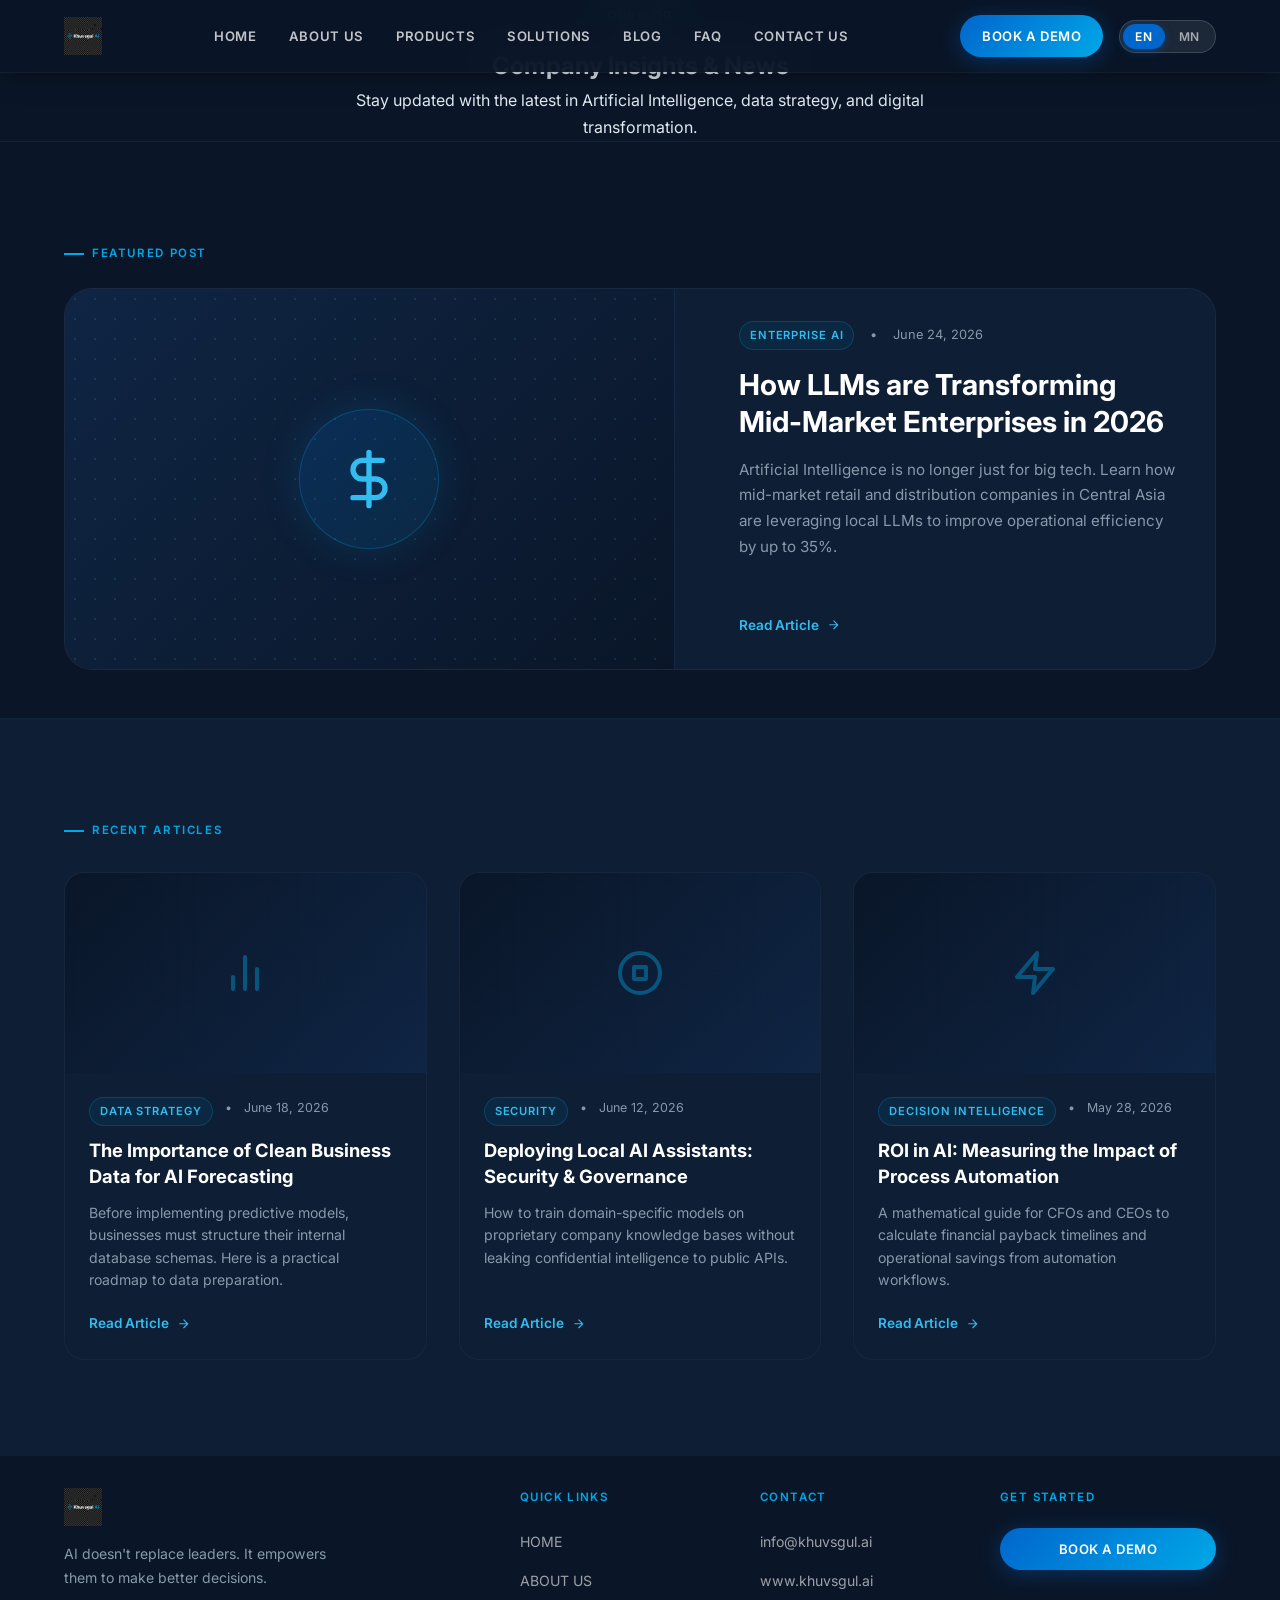
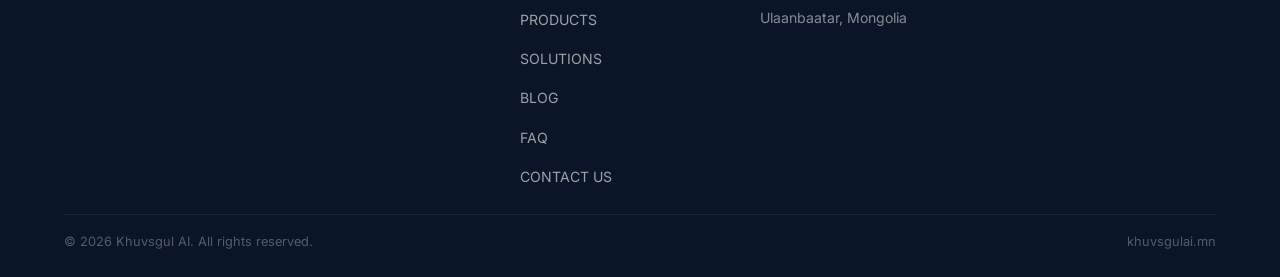
==== blog/index.html @ 21b8611c "Fix navbar layout on blog pages and resolve scroll conflict" ====
<!DOCTYPE html>
<html lang="en">
<head>
  <meta charset="UTF-8" />
  <meta name="viewport" content="width=device-width, initial-scale=1.0" />
  <title>Our Blog — Khuvsgul AI</title>
  <meta name="description" content="Company news, AI insights, data strategies, and digital transformation guides for enterprises in Mongolia and Central Asia." />
  <link rel="icon" type="image/png" href="../assets/images/logo.png" />
  <link rel="preconnect" href="https://fonts.googleapis.com" />
  <link rel="preconnect" href="https://fonts.gstatic.com" crossorigin />
  <link href="https://fonts.googleapis.com/css2?family=Inter:wght@300;400;500;600;700;800;900&display=swap" rel="stylesheet" />
  <link rel="stylesheet" href="../css/style.css" />
  <link rel="stylesheet" href="../css/nav.css" />
  <link rel="stylesheet" href="../css/animations.css" />
  <link rel="stylesheet" href="../css/pages/blog.css" />
</head>
<body class="bg-dark">

<!-- ── Navigation ─────────────────────────────────────────── -->
<nav class="nav scrolled" role="navigation" aria-label="Main navigation">
  <div class="nav__inner">
    <a href="../index.html#home" class="nav__logo" aria-label="Khuvsgul AI Home">
      <img src="../assets/images/logo.png" alt="Khuvsgul AI Logo" class="nav__logo-img" width="140" height="38" />
    </a>
    
    <ul class="nav__links" role="list">
      <li><a href="../index.html#home"      class="nav__link"            data-section="home"      data-i18n="nav.home">HOME</a></li>
      <li><a href="../index.html#about"     class="nav__link"            data-section="about"     data-i18n="nav.about">ABOUT US</a></li>
      <li><a href="../index.html#products"  class="nav__link"            data-section="products"  data-i18n="nav.products">PRODUCTS</a></li>
      <li><a href="../index.html#solutions" class="nav__link"            data-section="solutions" data-i18n="nav.solutions">SOLUTIONS</a></li>
      <li><a href="index.html"              class="nav__link spy-active" data-section="blog"      data-i18n="nav.blog">BLOG</a></li>
      <li><a href="../index.html#faq"       class="nav__link"            data-section="faq"       data-i18n="nav.faq">FAQ</a></li>
      <li><a href="../index.html#contact"   class="nav__link"            data-section="contact"   data-i18n="nav.contact">CONTACT US</a></li>
    </ul>

    <div class="nav__controls">
      <!-- INSERT CALENDLY LINK BELOW IF NEEDED -->
      <a href="../index.html#contact" class="btn btn--primary btn--sm" data-i18n="cta.book-demo">BOOK A DEMO</a>
      <div class="lang-toggle" role="group" aria-label="Language selection">
        <button class="lang-btn active" data-lang="en">EN</button>
        <button class="lang-btn" data-lang="mn">MN</button>
      </div>
      <button class="nav__hamburger" id="hamburger" aria-label="Open menu" aria-expanded="false" aria-controls="nav-drawer">
        <span></span><span></span><span></span>
      </button>
    </div>
  </div>
</nav>

<!-- Mobile Drawer -->
<div class="nav__drawer" id="nav-drawer" role="dialog" aria-label="Mobile navigation" aria-modal="true">
  <nav class="nav__drawer-links" aria-label="Mobile navigation links">
    <a href="../index.html#home"      class="nav__drawer-link" data-section="home"      data-i18n="nav.home">HOME</a>
    <a href="../index.html#about"     class="nav__drawer-link" data-section="about"     data-i18n="nav.about">ABOUT US</a>
    <a href="../index.html#products"  class="nav__drawer-link" data-section="products"  data-i18n="nav.products">PRODUCTS</a>
    <a href="../index.html#solutions" class="nav__drawer-link" data-section="solutions" data-i18n="nav.solutions">SOLUTIONS</a>
    <a href="index.html"              class="nav__drawer-link spy-active" data-section="blog" data-i18n="nav.blog">BLOG</a>
    <a href="../index.html#faq"       class="nav__drawer-link" data-section="faq"       data-i18n="nav.faq">FAQ</a>
    <a href="../index.html#contact"   class="nav__drawer-link" data-section="contact"   data-i18n="nav.contact">CONTACT US</a>
  </nav>
  <div class="nav__drawer-footer">
    <!-- INSERT CALENDLY LINK BELOW IF NEEDED -->
    <a href="../index.html#contact" class="btn btn--primary btn--sm" data-i18n="cta.book-demo">BOOK A DEMO</a>
    <div class="lang-toggle" role="group">
      <button class="lang-btn active" data-lang="en">EN</button>
      <button class="lang-btn" data-lang="mn">MN</button>
    </div>
  </div>
</div>

<main>
  <!-- ── Blog Header Hero ─────────────────────────────────── -->
  <section class="page-hero blog-hero" aria-label="Blog Header">
    <div class="container">
      <div class="page-hero__content text-center">
        <span class="blog-badge reveal" data-i18n="blog.label">OUR BLOG</span>
        <h1 class="page-hero__headline reveal" data-i18n="blog.title">Company Insights & News</h1>
        <p class="page-hero__body reveal" style="max-width:640px; margin: 0 auto;" data-i18n="blog.sub">
          Stay updated with the latest in Artificial Intelligence, data strategy, and digital transformation.
        </p>
      </div>
    </div>
  </section>

  <!-- ── Featured Post Section ────────────────────────────── -->
  <section class="section featured-section" aria-labelledby="featured-heading">
    <div class="container">
      <h2 class="section-label reveal" id="featured-heading" style="margin-bottom:var(--space-6);" data-i18n="blog.featured">Featured Post</h2>
      
      <article class="featured-card reveal">
        <div class="featured-card__image-container">
          <div class="featured-card__image-placeholder"></div>
          <div class="featured-card__image-graphic">
            <svg class="svg-icon" viewBox="0 0 24 24" fill="none"><path d="M12 2v20M17 5H9.5a3.5 3.5 0 0 0 0 7h5a3.5 3.5 0 0 1 0 7H6"/></svg>
          </div>
        </div>
        <div class="featured-card__content">
          <div class="featured-card__meta">
            <span class="blog-badge" style="margin-bottom:0;" data-i18n="blog.featured.cat">ENTERPRISE AI</span>
            <span class="dot">•</span>
            <span data-i18n="blog.featured.date">June 24, 2026</span>
          </div>
          <h3 class="featured-card__title"><a href="post/index.html" data-i18n="blog.featured.title">How LLMs are Transforming Mid-Market Enterprises in 2026</a></h3>
          <p class="featured-card__desc" data-i18n="blog.featured.desc">
            Artificial Intelligence is no longer just for big tech. Learn how mid-market retail and distribution companies in Central Asia are leveraging local LLMs to improve operational efficiency by up to 35%.
          </p>
          <a href="post/index.html" class="blog-card__link">
            <span data-i18n="blog.read-more">Read Article</span>
            <svg class="svg-icon" width="16" height="16" viewBox="0 0 24 24" fill="none"><path d="M5 12h14M12 5l7 7-7 7"/></svg>
          </a>
        </div>
      </article>
    </div>
  </section>

  <!-- ── Recent Grid Section ──────────────────────────────── -->
  <section class="section bg-dark-2" style="border-top: 1px solid rgba(255, 255, 255, 0.03);" aria-labelledby="recent-heading">
    <div class="container">
      <h2 class="section-label reveal" id="recent-heading" style="margin-bottom:var(--space-8);" data-i18n="blog.recent">Recent Articles</h2>
      
      <div class="recent-grid">
        <!-- Post 1 -->
        <article class="blog-card reveal delay-1">
          <div class="blog-card__image">
            <div class="blog-card__image-placeholder"></div>
            <svg class="svg-icon" viewBox="0 0 24 24" fill="none"><line x1="18" y1="20" x2="18" y2="10"/><line x1="12" y1="20" x2="12" y2="4"/><line x1="6" y1="20" x2="6" y2="14"/></svg>
          </div>
          <div class="blog-card__content">
            <div class="blog-card__meta">
              <span class="blog-badge" style="margin-bottom:0;" data-i18n="blog.post1.cat">DATA STRATEGY</span>
              <span class="dot">•</span>
              <span data-i18n="blog.post1.date">June 18, 2026</span>
            </div>
            <h3 class="blog-card__title"><a href="post/index.html" data-i18n="blog.post1.title">The Importance of Clean Business Data for AI Forecasting</a></h3>
            <p class="blog-card__desc" data-i18n="blog.post1.desc">Before implementing predictive models, businesses must structure their internal database schemas. Here is a practical roadmap to data preparation.</p>
            <a href="post/index.html" class="blog-card__link">
              <span data-i18n="blog.read-more">Read Article</span>
              <svg class="svg-icon" width="16" height="16" viewBox="0 0 24 24" fill="none"><path d="M5 12h14M12 5l7 7-7 7"/></svg>
            </a>
          </div>
        </article>

        <!-- Post 2 -->
        <article class="blog-card reveal delay-2">
          <div class="blog-card__image">
            <div class="blog-card__image-placeholder"></div>
            <svg class="svg-icon" viewBox="0 0 24 24" fill="none"><circle cx="12" cy="12" r="10"/><rect x="9" y="9" width="6" height="6"/></svg>
          </div>
          <div class="blog-card__content">
            <div class="blog-card__meta">
              <span class="blog-badge" style="margin-bottom:0;" data-i18n="blog.post2.cat">SECURITY</span>
              <span class="dot">•</span>
              <span data-i18n="blog.post2.date">June 12, 2026</span>
            </div>
            <h3 class="blog-card__title"><a href="post/index.html" data-i18n="blog.post2.title">Deploying Local AI Assistants: Security & Governance</a></h3>
            <p class="blog-card__desc" data-i18n="blog.post2.desc">How to train domain-specific models on proprietary company knowledge bases without leaking confidential intelligence to public APIs.</p>
            <a href="post/index.html" class="blog-card__link">
              <span data-i18n="blog.read-more">Read Article</span>
              <svg class="svg-icon" width="16" height="16" viewBox="0 0 24 24" fill="none"><path d="M5 12h14M12 5l7 7-7 7"/></svg>
            </a>
          </div>
        </article>

        <!-- Post 3 -->
        <article class="blog-card reveal delay-3">
          <div class="blog-card__image">
            <div class="blog-card__image-placeholder"></div>
            <svg class="svg-icon" viewBox="0 0 24 24" fill="none"><polygon points="13 2 3 14 12 14 11 22 21 10 12 10 13 2"/></svg>
          </div>
          <div class="blog-card__content">
            <div class="blog-card__meta">
              <span class="blog-badge" style="margin-bottom:0;" data-i18n="blog.post3.cat">DECISION INTELLIGENCE</span>
              <span class="dot">•</span>
              <span data-i18n="blog.post3.date">May 28, 2026</span>
            </div>
            <h3 class="blog-card__title"><a href="post/index.html" data-i18n="blog.post3.title">ROI in AI: Measuring the Impact of Process Automation</a></h3>
            <p class="blog-card__desc" data-i18n="blog.post3.desc">A mathematical guide for CFOs and CEOs to calculate financial payback timelines and operational savings from automation workflows.</p>
            <a href="post/index.html" class="blog-card__link">
              <span data-i18n="blog.read-more">Read Article</span>
              <svg class="svg-icon" width="16" height="16" viewBox="0 0 24 24" fill="none"><path d="M5 12h14M12 5l7 7-7 7"/></svg>
            </a>
          </div>
        </article>
      </div>
    </div>
  </section>
</main>

<!-- ── Footer ─────────────────────────────────────────────── -->
<footer class="bg-dark site-footer" role="contentinfo">
  <div class="container">
    <div class="footer-grid">
      <div>
        <a href="../index.html#home"><img src="../assets/images/logo.png" alt="Khuvsgul AI" class="nav__logo-img" width="140" height="38" loading="lazy" /></a>
        <p style="font-size:0.88rem;color:var(--text-muted-dark);margin-top:var(--space-4);max-width:280px;line-height:1.7;" data-i18n="footer.tagline">AI doesn't replace leaders. It empowers them to make better decisions.</p>
      </div>
      <div>
        <div style="font-size:0.72rem;font-weight:600;letter-spacing:0.12em;text-transform:uppercase;color:var(--cyan-400);margin-bottom:var(--space-5);" data-i18n="footer.links">Quick Links</div>
        <ul style="display:flex;flex-direction:column;gap:var(--space-3);">
          <li><a href="../index.html#home"      style="font-size:0.88rem;color:rgba(255,255,255,0.6);transition:color 0.2s;" data-i18n="nav.home">HOME</a></li>
          <li><a href="../index.html#about"     style="font-size:0.88rem;color:rgba(255,255,255,0.6);transition:color 0.2s;" data-i18n="nav.about">ABOUT US</a></li>
          <li><a href="../index.html#products"  style="font-size:0.88rem;color:rgba(255,255,255,0.6);transition:color 0.2s;" data-i18n="nav.products">PRODUCTS</a></li>
          <li><a href="../index.html#solutions" style="font-size:0.88rem;color:rgba(255,255,255,0.6);transition:color 0.2s;" data-i18n="nav.solutions">SOLUTIONS</a></li>
          <li><a href="index.html"              style="font-size:0.88rem;color:rgba(255,255,255,0.6);transition:color 0.2s;" data-i18n="nav.blog">BLOG</a></li>
          <li><a href="../index.html#faq"       style="font-size:0.88rem;color:rgba(255,255,255,0.6);transition:color 0.2s;" data-i18n="nav.faq">FAQ</a></li>
          <li><a href="../index.html#contact"   style="font-size:0.88rem;color:rgba(255,255,255,0.6);transition:color 0.2s;" data-i18n="nav.contact">CONTACT US</a></li>
        </ul>
      </div>
      <div>
        <div style="font-size:0.72rem;font-weight:600;letter-spacing:0.12em;text-transform:uppercase;color:var(--cyan-400);margin-bottom:var(--space-5);" data-i18n="footer.contact-title">Contact</div>
        <ul style="display:flex;flex-direction:column;gap:var(--space-3);">
          <li><a href="mailto:info@khuvsgul.ai" style="font-size:0.88rem;color:rgba(255,255,255,0.6);">info@khuvsgul.ai</a></li>
          <li><a href="https://www.khuvsgul.ai" style="font-size:0.88rem;color:rgba(255,255,255,0.6);">www.khuvsgul.ai</a></li>
          <li style="font-size:0.88rem;color:rgba(255,255,255,0.5);" data-i18n="contact.details.city">Ulaanbaatar, Mongolia</li>
        </ul>
      </div>
      <div>
        <div style="font-size:0.72rem;font-weight:600;letter-spacing:0.12em;text-transform:uppercase;color:var(--cyan-400);margin-bottom:var(--space-5);">Get Started</div>
        <!-- INSERT CALENDLY LINK BELOW IF NEEDED -->
        <a href="../index.html#contact" class="btn btn--primary btn--sm" style="width:100%;justify-content:center;" data-i18n="cta.book-demo">BOOK A DEMO</a>
      </div>
    </div>
    <div class="footer-bottom">
      <p style="font-size:0.8rem;color:rgba(255,255,255,0.3);">
        &copy; <span class="footer-year">2025</span> <span data-i18n="footer.copyright">Khuvsgul AI. All rights reserved.</span>
      </p>
      <p style="font-size:0.8rem;color:rgba(255,255,255,0.3);">khuvsgulai.mn</p>
    </div>
  </div>
</footer>

<script src="../js/lang.js"></script>
<script src="../js/main.js"></script>
</body>
</html>
---- css/style.css ----
/* ============================================================
   KHUVSGUL AI — GLOBAL DESIGN SYSTEM
   style.css
   ============================================================ */

/* ── Google Fonts ─────────────────────────────────────────── */
@import url('https://fonts.googleapis.com/css2?family=Inter:wght@300;400;500;600;700;800;900&display=swap');

/* ── CSS Custom Properties ────────────────────────────────── */
:root {
  /* Colors */
  --navy-900:    #0A1628;
  --navy-800:    #0D1E35;
  --navy-700:    #0F2544;
  --navy-600:    #142d52;
  --blue-600:    #0055AA;
  --blue-500:    #0066CC;
  --blue-400:    #1a7fd4;
  --cyan-400:    #00A8E8;
  --cyan-300:    #33BCEF;
  --cyan-200:    #7DDEF8;
  --cyan-glow:   rgba(0,168,232,0.25);
  --white:       #FFFFFF;
  --offwhite:    #F5F7FA;
  --gray-100:    #E8EDF2;
  --gray-200:    #D0D9E4;
  --gray-400:    #8899AA;
  --gray-600:    #556677;
  --text-dark:   #0D1B2A;
  --text-light:  #E0E8F0;
  --text-muted-dark: #8899AA;
  --text-muted-light: #667788;
  --danger:      #E84040;
  --success:     #00C97A;

  /* Typography */
  --font-base:   'Inter', -apple-system, BlinkMacSystemFont, 'Segoe UI', sans-serif;
  --fw-regular:  400;
  --fw-medium:   500;
  --fw-semibold: 600;
  --fw-bold:     700;
  --fw-extrabold:800;

  /* Spacing */
  --space-1:  4px;
  --space-2:  8px;
  --space-3:  12px;
  --space-4:  16px;
  --space-5:  20px;
  --space-6:  24px;
  --space-8:  32px;
  --space-10: 40px;
  --space-12: 48px;
  --space-16: 64px;
  --space-20: 80px;
  --space-24: 96px;
  --space-32: 128px;

  /* Border Radius */
  --radius-sm:  6px;
  --radius-md:  12px;
  --radius-lg:  20px;
  --radius-xl:  28px;
  --radius-full:9999px;

  /* Shadows */
  --shadow-sm:  0 2px 8px rgba(0,0,0,0.08);
  --shadow-md:  0 4px 20px rgba(0,0,0,0.12);
  --shadow-lg:  0 8px 40px rgba(0,0,0,0.18);
  --shadow-xl:  0 16px 64px rgba(0,0,0,0.24);
  --shadow-blue:0 0 30px rgba(0,168,232,0.3);
  --shadow-blue-sm: 0 0 15px rgba(0,168,232,0.2);

  /* Transitions */
  --transition-fast: 150ms cubic-bezier(0.4,0,0.2,1);
  --transition-base: 250ms cubic-bezier(0.4,0,0.2,1);
  --transition-slow: 400ms cubic-bezier(0.4,0,0.2,1);

  /* Layout */
  --container-max: 1200px;
  --container-wide: 1400px;
  --section-py: var(--space-24);

  /* Nav */
  --nav-height: 72px;
}

/* ── Reset & Base ─────────────────────────────────────────── */
*, *::before, *::after {
  box-sizing: border-box;
  margin: 0;
  padding: 0;
}

html {
  font-size: 16px;
  scroll-behavior: smooth;
  -webkit-text-size-adjust: 100%;
}

section[id] {
  scroll-margin-top: calc(var(--nav-height) + 12px);
}

body {
  font-family: var(--font-base);
  font-weight: var(--fw-regular);
  color: var(--text-dark);
  background: var(--white);
  line-height: 1.7;
  overflow-x: hidden;
  -webkit-font-smoothing: antialiased;
  -moz-osx-font-smoothing: grayscale;
}

img, video {
  max-width: 100%;
  height: auto;
  display: block;
}

.svg-icon {
  width: 1em;
  height: 1em;
  display: inline-block;
  fill: none;
  stroke: currentColor;
  stroke-width: 2;
  stroke-linecap: round;
  stroke-linejoin: round;
  vertical-align: middle;
}

a {
  color: inherit;
  text-decoration: none;
  transition: color var(--transition-fast);
}

button {
  font-family: var(--font-base);
  cursor: pointer;
  border: none;
  background: none;
}

ul, ol {
  list-style: none;
}

/* ── Skip Link (Accessibility) ────────────────────────────── */
.skip-link {
  position: absolute;
  top: -40px;
  left: 16px;
  background: var(--blue-500);
  color: var(--white);
  padding: 8px 16px;
  border-radius: var(--radius-sm);
  font-weight: var(--fw-semibold);
  z-index: 9999;
  transition: top var(--transition-fast);
}
.skip-link:focus {
  top: 16px;
}

/* ── Layout Utilities ─────────────────────────────────────── */
.container {
  width: 100%;
  max-width: var(--container-max);
  margin: 0 auto;
  padding: 0 var(--space-6);
}

.container--wide {
  max-width: var(--container-wide);
}

.section {
  padding: var(--section-py) 0;
}

.section--sm {
  padding: var(--space-16) 0;
}

.section--lg {
  padding: var(--space-32) 0;
}

/* Backgrounds */
.bg-dark    { background: var(--navy-900); color: var(--text-light); }
.bg-dark-2  { background: var(--navy-800); color: var(--text-light); }
.bg-dark-3  { background: var(--navy-700); color: var(--text-light); }
.bg-light   { background: var(--offwhite); }
.bg-white   { background: var(--white); }
.bg-gradient-dark {
  background: linear-gradient(135deg, var(--navy-900) 0%, var(--navy-700) 100%);
  color: var(--text-light);
}
.bg-gradient-dark-blue {
  background: linear-gradient(135deg, var(--navy-900) 0%, #0a2040 60%, #0d2d5a 100%);
  color: var(--text-light);
}

/* Grid */
.grid-2 {
  display: grid;
  grid-template-columns: repeat(2, 1fr);
  gap: var(--space-8);
}
.grid-3 {
  display: grid;
  grid-template-columns: repeat(3, 1fr);
  gap: var(--space-6);
}
.grid-4 {
  display: grid;
  grid-template-columns: repeat(4, 1fr);
  gap: var(--space-6);
}
.grid-auto {
  display: grid;
  grid-template-columns: repeat(auto-fill, minmax(280px, 1fr));
  gap: var(--space-6);
}

/* Flex utilities */
.flex        { display: flex; }
.flex-center { display: flex; align-items: center; justify-content: center; }
.flex-between{ display: flex; align-items: center; justify-content: space-between; }
.flex-col    { flex-direction: column; }
.gap-2       { gap: var(--space-2); }
.gap-3       { gap: var(--space-3); }
.gap-4       { gap: var(--space-4); }
.gap-6       { gap: var(--space-6); }
.gap-8       { gap: var(--space-8); }

/* Text alignment */
.text-center  { text-align: center; }
.text-left    { text-align: left; }
.text-right   { text-align: right; }

/* ── Typography ───────────────────────────────────────────── */
.heading-display {
  font-size: clamp(2.5rem, 5vw, 4rem);
  font-weight: var(--fw-extrabold);
  line-height: 1.1;
  letter-spacing: -0.02em;
}

.heading-1 {
  font-size: clamp(2rem, 4vw, 3rem);
  font-weight: var(--fw-bold);
  line-height: 1.15;
  letter-spacing: -0.02em;
}

.heading-2 {
  font-size: clamp(1.5rem, 3vw, 2.25rem);
  font-weight: var(--fw-bold);
  line-height: 1.2;
  letter-spacing: -0.01em;
}

.heading-3 {
  font-size: clamp(1.2rem, 2vw, 1.6rem);
  font-weight: var(--fw-semibold);
  line-height: 1.3;
}

.heading-4 {
  font-size: 1.1rem;
  font-weight: var(--fw-semibold);
  line-height: 1.4;
}

.body-lg {
  font-size: 1.125rem;
  line-height: 1.75;
}

.body-md {
  font-size: 1rem;
  line-height: 1.7;
}

.body-sm {
  font-size: 0.875rem;
  line-height: 1.6;
}

.label {
  font-size: 0.75rem;
  font-weight: var(--fw-semibold);
  letter-spacing: 0.12em;
  text-transform: uppercase;
}

.text-accent  { color: var(--cyan-400); }
.text-blue    { color: var(--blue-500); }
.text-muted   { color: var(--gray-600); }
.text-muted-light { color: var(--gray-400); }
.text-white   { color: var(--white); }

/* Section label */
.section-label {
  display: inline-block;
  font-size: 0.72rem;
  font-weight: var(--fw-semibold);
  letter-spacing: 0.14em;
  text-transform: uppercase;
  color: var(--cyan-400);
  margin-bottom: var(--space-4);
  position: relative;
  padding-left: 28px;
}
.section-label::before {
  content: '';
  position: absolute;
  left: 0;
  top: 50%;
  transform: translateY(-50%);
  width: 20px;
  height: 2px;
  background: var(--cyan-400);
}

/* ── Buttons ──────────────────────────────────────────────── */
.btn {
  display: inline-flex;
  align-items: center;
  justify-content: center;
  gap: var(--space-2);
  padding: 14px 32px;
  border-radius: var(--radius-full);
  font-size: 0.9rem;
  font-weight: var(--fw-semibold);
  letter-spacing: 0.04em;
  transition: all var(--transition-base);
  white-space: nowrap;
  position: relative;
  overflow: hidden;
}

.btn--primary {
  background: linear-gradient(135deg, var(--blue-500), var(--cyan-400));
  color: var(--white);
  box-shadow: 0 4px 20px rgba(0,102,204,0.35);
}
.btn--primary:hover {
  transform: translateY(-2px);
  box-shadow: 0 8px 32px rgba(0,102,204,0.5), 0 0 20px rgba(0,168,232,0.3);
}
.btn--primary:active {
  transform: translateY(0);
}

.btn--outline {
  background: transparent;
  border: 2px solid var(--cyan-400);
  color: var(--cyan-400);
}
.btn--outline:hover {
  background: var(--cyan-400);
  color: var(--navy-900);
  transform: translateY(-2px);
  box-shadow: var(--shadow-blue-sm);
}

.btn--ghost-light {
  background: rgba(255,255,255,0.08);
  border: 1px solid rgba(255,255,255,0.2);
  color: var(--white);
  backdrop-filter: blur(8px);
}
.btn--ghost-light:hover {
  background: rgba(255,255,255,0.15);
  border-color: rgba(255,255,255,0.4);
  transform: translateY(-2px);
}

.btn--sm {
  padding: 10px 22px;
  font-size: 0.82rem;
}

.btn--lg {
  padding: 18px 42px;
  font-size: 1rem;
}

/* Ripple inner element */
.btn::after {
  content: '';
  position: absolute;
  inset: 0;
  background: rgba(255,255,255,0);
  transition: background var(--transition-fast);
}
.btn:hover::after {
  background: rgba(255,255,255,0.04);
}

/* ── Cards ────────────────────────────────────────────────── */
.card {
  background: var(--white);
  border-radius: var(--radius-lg);
  padding: var(--space-8);
  box-shadow: var(--shadow-md);
  transition: transform var(--transition-base), box-shadow var(--transition-base);
}
.card:hover {
  transform: translateY(-4px);
  box-shadow: var(--shadow-lg);
}

.dark-card {
  background: var(--navy-700);
  border: 1px solid rgba(255,255,255,0.06);
  border-radius: var(--radius-lg);
  padding: var(--space-8);
  transition: transform var(--transition-base), border-color var(--transition-base), box-shadow var(--transition-base);
}
.dark-card:hover {
  transform: translateY(-4px);
  border-color: var(--cyan-400);
  box-shadow: 0 0 20px rgba(0,168,232,0.15);
}

.glass-card {
  background: rgba(255,255,255,0.06);
  backdrop-filter: blur(16px);
  -webkit-backdrop-filter: blur(16px);
  border: 1px solid rgba(255,255,255,0.12);
  border-radius: var(--radius-lg);
  padding: var(--space-8);
  transition: border-color var(--transition-base), box-shadow var(--transition-base);
}
.glass-card:hover {
  border-color: rgba(0,168,232,0.4);
  box-shadow: 0 0 25px rgba(0,168,232,0.12);
}

.glass-card--light {
  background: rgba(255,255,255,0.7);
  backdrop-filter: blur(16px);
  border: 1px solid rgba(0,102,204,0.12);
  border-radius: var(--radius-lg);
  padding: var(--space-8);
  box-shadow: var(--shadow-sm);
}

/* ── Badge / Pill ─────────────────────────────────────────── */
.badge {
  display: inline-flex;
  align-items: center;
  padding: 6px 14px;
  border-radius: var(--radius-full);
  font-size: 0.82rem;
  font-weight: var(--fw-medium);
  transition: all var(--transition-fast);
}

.badge--blue {
  background: rgba(0,102,204,0.12);
  color: var(--blue-500);
  border: 1px solid rgba(0,102,204,0.2);
}
.badge--blue:hover {
  background: var(--blue-500);
  color: var(--white);
}

.badge--cyan {
  background: rgba(0,168,232,0.12);
  color: var(--cyan-400);
  border: 1px solid rgba(0,168,232,0.2);
}

.badge--dark {
  background: var(--navy-700);
  color: var(--text-light);
  border: 1px solid rgba(255,255,255,0.08);
}
.badge--dark:hover {
  background: var(--blue-500);
  border-color: var(--blue-500);
}

.badge--light {
  background: var(--gray-100);
  color: var(--text-dark);
  border: 1px solid var(--gray-200);
}

/* ── Section Header ───────────────────────────────────────── */
.section-header {
  margin-bottom: var(--space-16);
}

.section-header--center {
  text-align: center;
  max-width: 680px;
  margin: 0 auto var(--space-16);
}

.section-header p {
  margin-top: var(--space-4);
  color: var(--gray-600);
  font-size: 1.05rem;
}

.section-header.dark p {
  color: var(--text-muted-dark);
}

/* ── Divider ──────────────────────────────────────────────── */
.divider {
  width: 60px;
  height: 3px;
  background: linear-gradient(90deg, var(--blue-500), var(--cyan-400));
  border-radius: var(--radius-full);
  margin: var(--space-4) 0;
}

.divider--center {
  margin: var(--space-4) auto;
}

/* ── CTA Strip ────────────────────────────────────────────── */
.cta-strip {
  padding: var(--space-20) 0;
  background: linear-gradient(135deg, var(--navy-900), var(--navy-700));
  text-align: center;
}

.cta-strip .heading-2 {
  color: var(--white);
  margin-bottom: var(--space-4);
}

.cta-strip p {
  color: var(--text-muted-dark);
  margin-bottom: var(--space-8);
  font-size: 1.05rem;
}

.cta-strip .btn-group {
  display: flex;
  gap: var(--space-4);
  justify-content: center;
  flex-wrap: wrap;
}

/* ── Icon circle ──────────────────────────────────────────── */
.icon-circle {
  width: 56px;
  height: 56px;
  border-radius: var(--radius-full);
  background: rgba(0,168,232,0.12);
  border: 1px solid rgba(0,168,232,0.25);
  display: flex;
  align-items: center;
  justify-content: center;
  font-size: 1.5rem;
  flex-shrink: 0;
  transition: background var(--transition-base);
}

.icon-circle--lg {
  width: 72px;
  height: 72px;
  font-size: 2rem;
}

/* ── Glow Elements ────────────────────────────────────────── */
.glow-dot {
  width: 6px;
  height: 6px;
  background: var(--cyan-400);
  border-radius: 50%;
  box-shadow: 0 0 10px var(--cyan-400), 0 0 20px var(--cyan-400);
}

/* ── Site Footer ──────────────────────────────────────────── */
.site-footer {
  padding: var(--space-8) 0 var(--space-6);
}

.footer-grid {
  display: grid;
  grid-template-columns: 2fr 1fr 1fr 1fr;
  gap: var(--space-6);
  margin-bottom: var(--space-6);
}

.footer-bottom {
  border-top: 1px solid rgba(255, 255, 255, 0.06);
  padding-top: var(--space-4);
  display: flex;
  align-items: center;
  justify-content: space-between;
  flex-wrap: wrap;
  gap: var(--space-4);
}

/* ── Responsive ───────────────────────────────────────────── */
@media (max-width: 1024px) {
  :root {
    --section-py: var(--space-20);
  }
  .grid-4 {
    grid-template-columns: repeat(2, 1fr);
  }
}

@media (max-width: 768px) {
  :root {
    --section-py: var(--space-16);
  }
  .grid-2,
  .grid-3 {
    grid-template-columns: 1fr;
  }
  .grid-4 {
    grid-template-columns: repeat(2, 1fr);
  }
  .container {
    padding: 0 var(--space-5);
  }
  .btn--lg {
    padding: 14px 28px;
    font-size: 0.9rem;
  }
  .footer-grid {
    grid-template-columns: 1fr 1fr;
    gap: var(--space-8);
  }
}

@media (max-width: 480px) {
  .grid-4 {
    grid-template-columns: 1fr;
  }
  .footer-grid {
    grid-template-columns: 1fr;
    gap: var(--space-6);
  }
}

/* ── Print ────────────────────────────────────────────────── */
@media (prefers-reduced-motion: reduce) {
  *, *::before, *::after {
    animation-duration: 0.01ms !important;
    transition-duration: 0.01ms !important;
  }
}
---- css/nav.css ----
/* ============================================================
   NAVIGATION
   nav.css
   ============================================================ */

/* ── Nav Shell ────────────────────────────────────────────── */
.nav {
  position: fixed;
  top: 0;
  left: 0;
  right: 0;
  z-index: 1000;
  height: var(--nav-height);
  display: flex;
  align-items: center;
  transition: background var(--transition-base), box-shadow var(--transition-base);
}

.nav.scrolled {
  background: rgba(10, 22, 40, 0.92);
  backdrop-filter: blur(20px);
  -webkit-backdrop-filter: blur(20px);
  box-shadow: 0 1px 0 rgba(255,255,255,0.05), 0 8px 24px rgba(0,0,0,0.3);
}

.nav__inner {
  display: flex;
  align-items: center;
  justify-content: space-between;
  width: 100%;
  max-width: var(--container-max);
  margin: 0 auto;
  padding: 0 var(--space-6);
}

/* ── Logo ─────────────────────────────────────────────────── */
.nav__logo {
  display: flex;
  align-items: center;
  gap: var(--space-3);
  flex-shrink: 0;
  text-decoration: none;
}

.nav__logo-img {
  height: 38px;
  width: auto;
  object-fit: contain;
}

.nav__logo-text {
  display: flex;
  flex-direction: column;
  line-height: 1;
}

.nav__logo-name {
  font-size: 1.15rem;
  font-weight: var(--fw-bold);
  color: var(--white);
  letter-spacing: -0.01em;
}

.nav__logo-name span {
  color: var(--cyan-400);
}

.nav__logo-tagline {
  font-size: 0.62rem;
  color: var(--gray-400);
  letter-spacing: 0.08em;
  text-transform: uppercase;
  margin-top: 1px;
}

/* ── Links ────────────────────────────────────────────────── */
.nav__links {
  display: flex;
  align-items: center;
  gap: var(--space-1);
}

.nav__link {
  position: relative;
  padding: 8px 14px;
  font-size: 0.82rem;
  font-weight: var(--fw-semibold);
  letter-spacing: 0.05em;
  color: rgba(255,255,255,0.75);
  text-transform: uppercase;
  transition: color var(--transition-fast);
  border-radius: var(--radius-sm);
}

.nav__link::after {
  content: '';
  position: absolute;
  bottom: 2px;
  left: 14px;
  right: 14px;
  height: 2px;
  background: linear-gradient(90deg, var(--blue-500), var(--cyan-400));
  border-radius: var(--radius-full);
  transform: scaleX(0);
  transition: transform var(--transition-base);
}

.nav__link:hover,
.nav__link.active {
  color: var(--white);
}

.nav__link:hover::after,
.nav__link.active::after {
  transform: scaleX(1);
}

/* ── Right Controls ───────────────────────────────────────── */
.nav__controls {
  display: flex;
  align-items: center;
  gap: var(--space-4);
  flex-shrink: 0;
}

/* ── Language Toggle ──────────────────────────────────────── */
.lang-toggle {
  display: flex;
  align-items: center;
  background: rgba(255,255,255,0.08);
  border: 1px solid rgba(255,255,255,0.15);
  border-radius: var(--radius-full);
  padding: 3px;
  gap: 2px;
}

.lang-btn {
  padding: 5px 12px;
  border-radius: var(--radius-full);
  font-size: 0.75rem;
  font-weight: var(--fw-semibold);
  letter-spacing: 0.06em;
  color: rgba(255,255,255,0.6);
  cursor: pointer;
  transition: all var(--transition-fast);
  border: none;
  background: none;
}

.lang-btn.active {
  background: var(--blue-500);
  color: var(--white);
  box-shadow: 0 2px 8px rgba(0,102,204,0.4);
}

.lang-btn:hover:not(.active) {
  color: var(--white);
  background: rgba(255,255,255,0.1);
}

/* ── Hamburger ────────────────────────────────────────────── */
.nav__hamburger {
  display: none;
  flex-direction: column;
  justify-content: center;
  gap: 5px;
  width: 36px;
  height: 36px;
  cursor: pointer;
  padding: 4px;
  background: none;
  border: none;
}

.nav__hamburger span {
  display: block;
  height: 2px;
  background: var(--white);
  border-radius: var(--radius-full);
  transition: all var(--transition-base);
  transform-origin: center;
}

.nav__hamburger.open span:nth-child(1) {
  transform: translateY(7px) rotate(45deg);
}
.nav__hamburger.open span:nth-child(2) {
  opacity: 0;
  transform: scaleX(0);
}
.nav__hamburger.open span:nth-child(3) {
  transform: translateY(-7px) rotate(-45deg);
}

/* ── Mobile Drawer ────────────────────────────────────────── */
.nav__drawer {
  display: none;
  position: fixed;
  top: var(--nav-height);
  left: 0;
  right: 0;
  bottom: 0;
  background: rgba(10, 22, 40, 0.97);
  backdrop-filter: blur(24px);
  -webkit-backdrop-filter: blur(24px);
  z-index: 999;
  flex-direction: column;
  padding: var(--space-8) var(--space-6) var(--space-12);
  opacity: 0;
  transform: translateY(-10px);
  transition: opacity var(--transition-base), transform var(--transition-base);
  pointer-events: none;
  overflow-y: auto;
}

.nav__drawer.open {
  opacity: 1;
  transform: translateY(0);
  pointer-events: all;
}

.nav__drawer-links {
  display: flex;
  flex-direction: column;
  gap: var(--space-2);
  flex: 1;
}

.nav__drawer-link {
  padding: var(--space-4) var(--space-4);
  font-size: 1rem;
  font-weight: var(--fw-semibold);
  letter-spacing: 0.06em;
  text-transform: uppercase;
  color: rgba(255,255,255,0.75);
  border-radius: var(--radius-md);
  transition: background var(--transition-fast), color var(--transition-fast);
  border-bottom: 1px solid rgba(255,255,255,0.05);
}

.nav__drawer-link:hover,
.nav__drawer-link.active {
  background: rgba(0,168,232,0.1);
  color: var(--white);
  padding-left: var(--space-5);
}

.nav__drawer-footer {
  padding-top: var(--space-8);
  border-top: 1px solid rgba(255,255,255,0.08);
  display: flex;
  align-items: center;
  justify-content: space-between;
}

.nav__drawer-footer .lang-toggle {
  border-color: rgba(255,255,255,0.2);
}

/* ── Body push-down for fixed nav ─────────────────────────── */
.nav-spacer {
  height: var(--nav-height);
}

/* ── Responsive ───────────────────────────────────────────── */
@media (max-width: 1024px) {
  .nav__links {
    display: none;
  }
  .nav__controls .btn {
    display: none;
  }
  .nav__hamburger {
    display: flex;
  }
  .nav__drawer {
    display: flex;
  }
}

@media (max-width: 480px) {
  .nav__inner {
    padding: 0 var(--space-4);
  }
  .nav__logo-tagline {
    display: none;
  }
}
---- css/animations.css ----
/* ============================================================
   ANIMATIONS & SCROLL REVEAL
   animations.css
   ============================================================ */

/* ── Scroll Reveal Base ───────────────────────────────────── */
.reveal {
  opacity: 0;
  transform: translateY(28px);
  transition: opacity 0.65s cubic-bezier(0.4,0,0.2,1),
              transform 0.65s cubic-bezier(0.4,0,0.2,1);
}

.reveal.visible {
  opacity: 1;
  transform: translateY(0);
}

.reveal-left {
  opacity: 0;
  transform: translateX(-32px);
  transition: opacity 0.65s cubic-bezier(0.4,0,0.2,1),
              transform 0.65s cubic-bezier(0.4,0,0.2,1);
}
.reveal-left.visible {
  opacity: 1;
  transform: translateX(0);
}

.reveal-right {
  opacity: 0;
  transform: translateX(32px);
  transition: opacity 0.65s cubic-bezier(0.4,0,0.2,1),
              transform 0.65s cubic-bezier(0.4,0,0.2,1);
}
.reveal-right.visible {
  opacity: 1;
  transform: translateX(0);
}

.reveal-scale {
  opacity: 0;
  transform: scale(0.92);
  transition: opacity 0.6s cubic-bezier(0.4,0,0.2,1),
              transform 0.6s cubic-bezier(0.4,0,0.2,1);
}
.reveal-scale.visible {
  opacity: 1;
  transform: scale(1);
}

/* Stagger delays */
.delay-1  { transition-delay: 80ms; }
.delay-2  { transition-delay: 160ms; }
.delay-3  { transition-delay: 240ms; }
.delay-4  { transition-delay: 320ms; }
.delay-5  { transition-delay: 400ms; }
.delay-6  { transition-delay: 480ms; }
.delay-7  { transition-delay: 560ms; }
.delay-8  { transition-delay: 640ms; }

/* ── Hero Entrance ────────────────────────────────────────── */
@keyframes heroFadeUp {
  from {
    opacity: 0;
    transform: translateY(40px);
  }
  to {
    opacity: 1;
    transform: translateY(0);
  }
}

@keyframes heroFadeIn {
  from { opacity: 0; }
  to   { opacity: 1; }
}

.hero-animate {
  animation: heroFadeUp 0.9s cubic-bezier(0.4,0,0.2,1) both;
}
.hero-animate-1 { animation-delay: 0.1s; }
.hero-animate-2 { animation-delay: 0.25s; }
.hero-animate-3 { animation-delay: 0.4s; }
.hero-animate-4 { animation-delay: 0.55s; }
.hero-animate-5 { animation-delay: 0.7s; }

/* ── Pulse Glow (CTA buttons) ─────────────────────────────── */
@keyframes pulseGlow {
  0%, 100% {
    box-shadow: 0 4px 20px rgba(0,102,204,0.35), 0 0 0 0 rgba(0,168,232,0);
  }
  50% {
    box-shadow: 0 4px 20px rgba(0,102,204,0.35), 0 0 0 8px rgba(0,168,232,0.08);
  }
}

.btn--primary {
  animation: pulseGlow 3s ease-in-out infinite;
}
.btn--primary:hover {
  animation: none;
}

/* ── Floating (dashboard mockup) ──────────────────────────── */
@keyframes floatY {
  0%, 100% { transform: translateY(0px); }
  50%       { transform: translateY(-10px); }
}

.float-anim {
  animation: floatY 4s ease-in-out infinite;
}

/* ── Scroll Chevron Bounce ────────────────────────────────── */
@keyframes bounceDown {
  0%, 100% { transform: translateY(0); opacity: 0.6; }
  50%       { transform: translateY(8px); opacity: 1; }
}

.scroll-indicator {
  animation: bounceDown 2s ease-in-out infinite;
}

/* ── Timeline Step Reveal ─────────────────────────────────── */
@keyframes stepPop {
  from {
    opacity: 0;
    transform: scale(0.7);
  }
  to {
    opacity: 1;
    transform: scale(1);
  }
}

/* ── Shimmer (loading skeleton) ───────────────────────────── */
@keyframes shimmer {
  0%   { background-position: -200% 0; }
  100% { background-position: 200% 0; }
}

.shimmer {
  background: linear-gradient(90deg,
    rgba(255,255,255,0.04) 0%,
    rgba(255,255,255,0.12) 50%,
    rgba(255,255,255,0.04) 100%
  );
  background-size: 200% 100%;
  animation: shimmer 2s linear infinite;
}

/* ── Particle Canvas ──────────────────────────────────────── */
#particle-canvas {
  position: absolute;
  inset: 0;
  width: 100%;
  height: 100%;
  pointer-events: none;
  opacity: 0.5;
  z-index: 2;  /* above overlay (z:1), below content (z:3) */
}

/* ── Glow border rotate (section accents) ─────────────────── */
@keyframes rotateBorder {
  to { background-position: 300% center; }
}

.border-glow-anim {
  background: linear-gradient(90deg,
    var(--blue-500),
    var(--cyan-400),
    var(--blue-500)
  );
  background-size: 200% auto;
  animation: rotateBorder 3s linear infinite;
}

/* ── Number Counter (stats) ───────────────────────────────── */
@keyframes countUp {
  from { opacity: 0; transform: translateY(20px); }
  to   { opacity: 1; transform: translateY(0); }
}

/* ── Typing cursor for hero headline ──────────────────────── */
@keyframes blink {
  0%, 100% { opacity: 1; }
  50%       { opacity: 0; }
}
---- css/pages/blog.css ----
/* ============================================================
   BLOG STYLES — blog index & single post templates
   css/pages/blog.css
   ============================================================ */

/* ── Common Blog Elements ───────────────────────────────── */
.blog-hero {
  background: var(--navy-900);
  border-bottom: 1px solid rgba(255, 255, 255, 0.05);
}

.blog-badge {
  display: inline-block;
  padding: 4px 10px;
  background: rgba(0, 168, 232, 0.08);
  border: 1px solid rgba(0, 168, 232, 0.2);
  border-radius: var(--radius-full);
  color: var(--cyan-300);
  font-size: 0.7rem;
  font-weight: var(--fw-semibold);
  letter-spacing: 0.08em;
  text-transform: uppercase;
  margin-bottom: var(--space-4);
}

/* ── Blog Index layout ──────────────────────────────────── */
.featured-section {
  background: var(--navy-900);
  padding-bottom: var(--space-12);
}

.featured-card {
  display: grid;
  grid-template-columns: 1.2fr 1fr;
  gap: var(--space-8);
  background: var(--navy-800);
  border: 1px solid rgba(255, 255, 255, 0.05);
  border-radius: var(--radius-xl);
  overflow: hidden;
  position: relative;
  transition: border-color var(--transition-base), box-shadow var(--transition-base);
}

.featured-card:hover {
  border-color: rgba(0, 168, 232, 0.2);
  box-shadow: 0 0 30px rgba(0, 168, 232, 0.08);
}

.featured-card__image-container {
  min-height: 380px;
  background: linear-gradient(135deg, var(--navy-700) 0%, var(--navy-900) 100%);
  position: relative;
  overflow: hidden;
  display: flex;
  align-items: center;
  justify-content: center;
  border-right: 1px solid rgba(255, 255, 255, 0.03);
}

.featured-card__image-placeholder {
  position: absolute;
  inset: 0;
  opacity: 0.15;
  background-image: radial-gradient(var(--cyan-300) 1px, transparent 1px);
  background-size: 20px 20px;
}

.featured-card__image-graphic {
  position: relative;
  width: 140px;
  height: 140px;
  border-radius: 50%;
  background: linear-gradient(135deg, rgba(0, 102, 204, 0.2), rgba(0, 168, 232, 0.1));
  border: 1px solid rgba(0, 168, 232, 0.25);
  display: flex;
  align-items: center;
  justify-content: center;
  box-shadow: 0 0 40px rgba(0, 168, 232, 0.15);
}

.featured-card__image-graphic svg {
  width: 64px;
  height: 64px;
  stroke: var(--cyan-300);
}

.featured-card__content {
  padding: var(--space-8);
  display: flex;
  flex-direction: column;
  justify-content: center;
}

.featured-card__meta {
  font-size: 0.8rem;
  color: var(--gray-400);
  margin-bottom: var(--space-4);
  display: flex;
  gap: var(--space-4);
  align-items: center;
}

.featured-card__title {
  font-size: 1.8rem;
  font-weight: var(--fw-bold);
  color: var(--white);
  line-height: 1.3;
  margin-bottom: var(--space-4);
}

.featured-card__desc {
  color: var(--text-muted-dark);
  line-height: 1.7;
  font-size: 0.95rem;
  margin-bottom: var(--space-6);
}

/* Recent Grid */
.recent-grid {
  display: grid;
  grid-template-columns: repeat(3, 1fr);
  gap: var(--space-8);
}

.blog-card {
  background: var(--navy-800);
  border: 1px solid rgba(255, 255, 255, 0.04);
  border-radius: var(--radius-lg);
  overflow: hidden;
  display: flex;
  flex-direction: column;
  height: 100%;
  transition: transform var(--transition-base), border-color var(--transition-base), box-shadow var(--transition-base);
}

.blog-card:hover {
  transform: translateY(-4px);
  border-color: rgba(0, 168, 232, 0.25);
  box-shadow: 0 8px 30px rgba(0, 0, 0, 0.15);
}

.blog-card__image {
  height: 200px;
  background: linear-gradient(135deg, var(--navy-900) 0%, var(--navy-700) 100%);
  display: flex;
  align-items: center;
  justify-content: center;
  position: relative;
}

.blog-card__image-placeholder {
  position: absolute;
  inset: 0;
  opacity: 0.1;
  background-image: linear-gradient(0deg, transparent 24%, rgba(0,168,232,.05) 25%, rgba(0,168,232,.05) 26%, transparent 27%, transparent 74%, rgba(0,168,232,.05) 75%, rgba(0,168,232,.05) 76%, transparent 77%, transparent), linear-gradient(90deg, transparent 24%, rgba(0,168,232,.05) 25%, rgba(0,168,232,.05) 26%, transparent 27%, transparent 74%, rgba(0,168,232,.05) 75%, rgba(0,168,232,.05) 76%, transparent 77%, transparent);
  background-size: 30px 30px;
}

.blog-card__image svg {
  width: 48px;
  height: 48px;
  stroke: rgba(0, 168, 232, 0.4);
}

.blog-card__content {
  padding: var(--space-6);
  display: flex;
  flex-direction: column;
  flex: 1;
}

.blog-card__meta {
  font-size: 0.78rem;
  color: var(--gray-400);
  margin-bottom: var(--space-3);
  display: flex;
  gap: var(--space-3);
}

.blog-card__title {
  font-size: 1.15rem;
  font-weight: var(--fw-bold);
  color: var(--white);
  line-height: 1.4;
  margin-bottom: var(--space-3);
  flex: 0 0 auto;
}

.blog-card__desc {
  font-size: 0.88rem;
  color: var(--text-muted-dark);
  line-height: 1.6;
  margin-bottom: var(--space-5);
  flex: 1 1 auto;
}

.blog-card__link {
  font-size: 0.85rem;
  font-weight: var(--fw-semibold);
  color: var(--cyan-300);
  display: inline-flex;
  align-items: center;
  gap: var(--space-2);
  margin-top: auto;
}

.blog-card__link svg {
  transition: transform var(--transition-fast);
}

.blog-card:hover .blog-card__link svg {
  transform: translateX(4px);
}

/* ── Single Blog Post Layout ────────────────────────────── */
.post-section {
  background: var(--navy-900);
  padding-bottom: var(--space-20);
}

.post-container {
  max-width: 780px;
  margin: 0 auto;
}

.post-back-link {
  display: inline-flex;
  align-items: center;
  gap: var(--space-2);
  color: var(--gray-400);
  font-size: 0.9rem;
  margin-bottom: var(--space-8);
  transition: color var(--transition-fast);
}

.post-back-link:hover {
  color: var(--cyan-300);
}

.post-header {
  margin-bottom: var(--space-10);
}

.post-title {
  font-size: 2.5rem;
  font-weight: var(--fw-bold);
  color: var(--white);
  line-height: 1.25;
  margin-bottom: var(--space-6);
  letter-spacing: -0.02em;
}

.post-meta {
  display: flex;
  align-items: center;
  gap: var(--space-6);
  padding-bottom: var(--space-6);
  border-bottom: 1px solid rgba(255, 255, 255, 0.05);
}

.post-author {
  display: flex;
  align-items: center;
  gap: var(--space-3);
}

.post-author__avatar {
  width: 44px;
  height: 44px;
  border-radius: 50%;
  background: var(--navy-700);
  overflow: hidden;
  border: 1px solid rgba(0, 168, 232, 0.2);
}

.post-author__info {
  display: flex;
  flex-direction: column;
}

.post-author__name {
  font-size: 0.88rem;
  font-weight: var(--fw-semibold);
  color: var(--white);
}

.post-author__role {
  font-size: 0.75rem;
  color: var(--gray-400);
}

.post-date-info {
  font-size: 0.82rem;
  color: var(--gray-400);
  margin-left: auto;
}

/* Post content typography styles (CMS-like markup) */
.post-content {
  font-size: 1.05rem;
  color: var(--text-light);
  line-height: 1.8;
}

.post-content p {
  margin-bottom: var(--space-6);
}

.post-content h2, .post-content h3 {
  color: var(--white);
  font-weight: var(--fw-bold);
  margin-top: var(--space-10);
  margin-bottom: var(--space-4);
  line-height: 1.3;
}

.post-content h2 {
  font-size: 1.65rem;
  border-bottom: 1px solid rgba(255, 255, 255, 0.03);
  padding-bottom: var(--space-2);
}

.post-content h3 {
  font-size: 1.3rem;
}

.post-content ul, .post-content ol {
  margin-bottom: var(--space-6);
  padding-left: var(--space-6);
}

.post-content li {
  margin-bottom: var(--space-2);
}

.post-content blockquote {
  border-left: 4px solid var(--cyan-300);
  background: rgba(0, 168, 232, 0.03);
  padding: var(--space-6) var(--space-8);
  border-radius: 0 var(--radius-md) var(--radius-md) 0;
  margin: var(--space-8) 0;
  font-style: italic;
  color: var(--white);
  font-size: 1.1rem;
}

.post-content blockquote p {
  margin-bottom: 0;
}

.post-content img {
  width: 100%;
  height: auto;
  border-radius: var(--radius-lg);
  border: 1px solid rgba(255, 255, 255, 0.05);
  margin: var(--space-8) 0;
}

.post-content code {
  font-family: monospace;
  background: rgba(255, 255, 255, 0.06);
  padding: 2px 6px;
  border-radius: var(--radius-sm);
  font-size: 0.9rem;
}

/* Post footer action block */
.post-footer-cta {
  margin-top: var(--space-16);
  padding: var(--space-10);
  background: linear-gradient(135deg, var(--navy-800) 0%, var(--navy-700) 100%);
  border: 1px solid rgba(0, 168, 232, 0.15);
  border-radius: var(--radius-xl);
  text-align: center;
  box-shadow: 0 10px 40px rgba(0, 0, 0, 0.15);
}

.post-footer-cta h3 {
  font-size: 1.4rem;
  font-weight: var(--fw-bold);
  color: var(--white);
  margin-bottom: var(--space-3);
}

.post-footer-cta p {
  font-size: 0.95rem;
  color: var(--text-muted-dark);
  margin-bottom: var(--space-6);
  max-width: 500px;
  margin-left: auto;
  margin-right: auto;
}

/* ── Responsive adjustments ────────────────────────────── */
@media (max-width: 1024px) {
  .featured-card {
    grid-template-columns: 1fr;
    gap: 0;
  }
  .featured-card__image-container {
    min-height: 260px;
  }
  .recent-grid {
    grid-template-columns: repeat(2, 1fr);
  }
}

@media (max-width: 768px) {
  .recent-grid {
    grid-template-columns: 1fr;
    gap: var(--space-6);
  }
  .post-title {
    font-size: 1.85rem;
  }
  .post-meta {
    flex-wrap: wrap;
    gap: var(--space-4);
  }
  .post-date-info {
    margin-left: 0;
    width: 100%;
  }
}
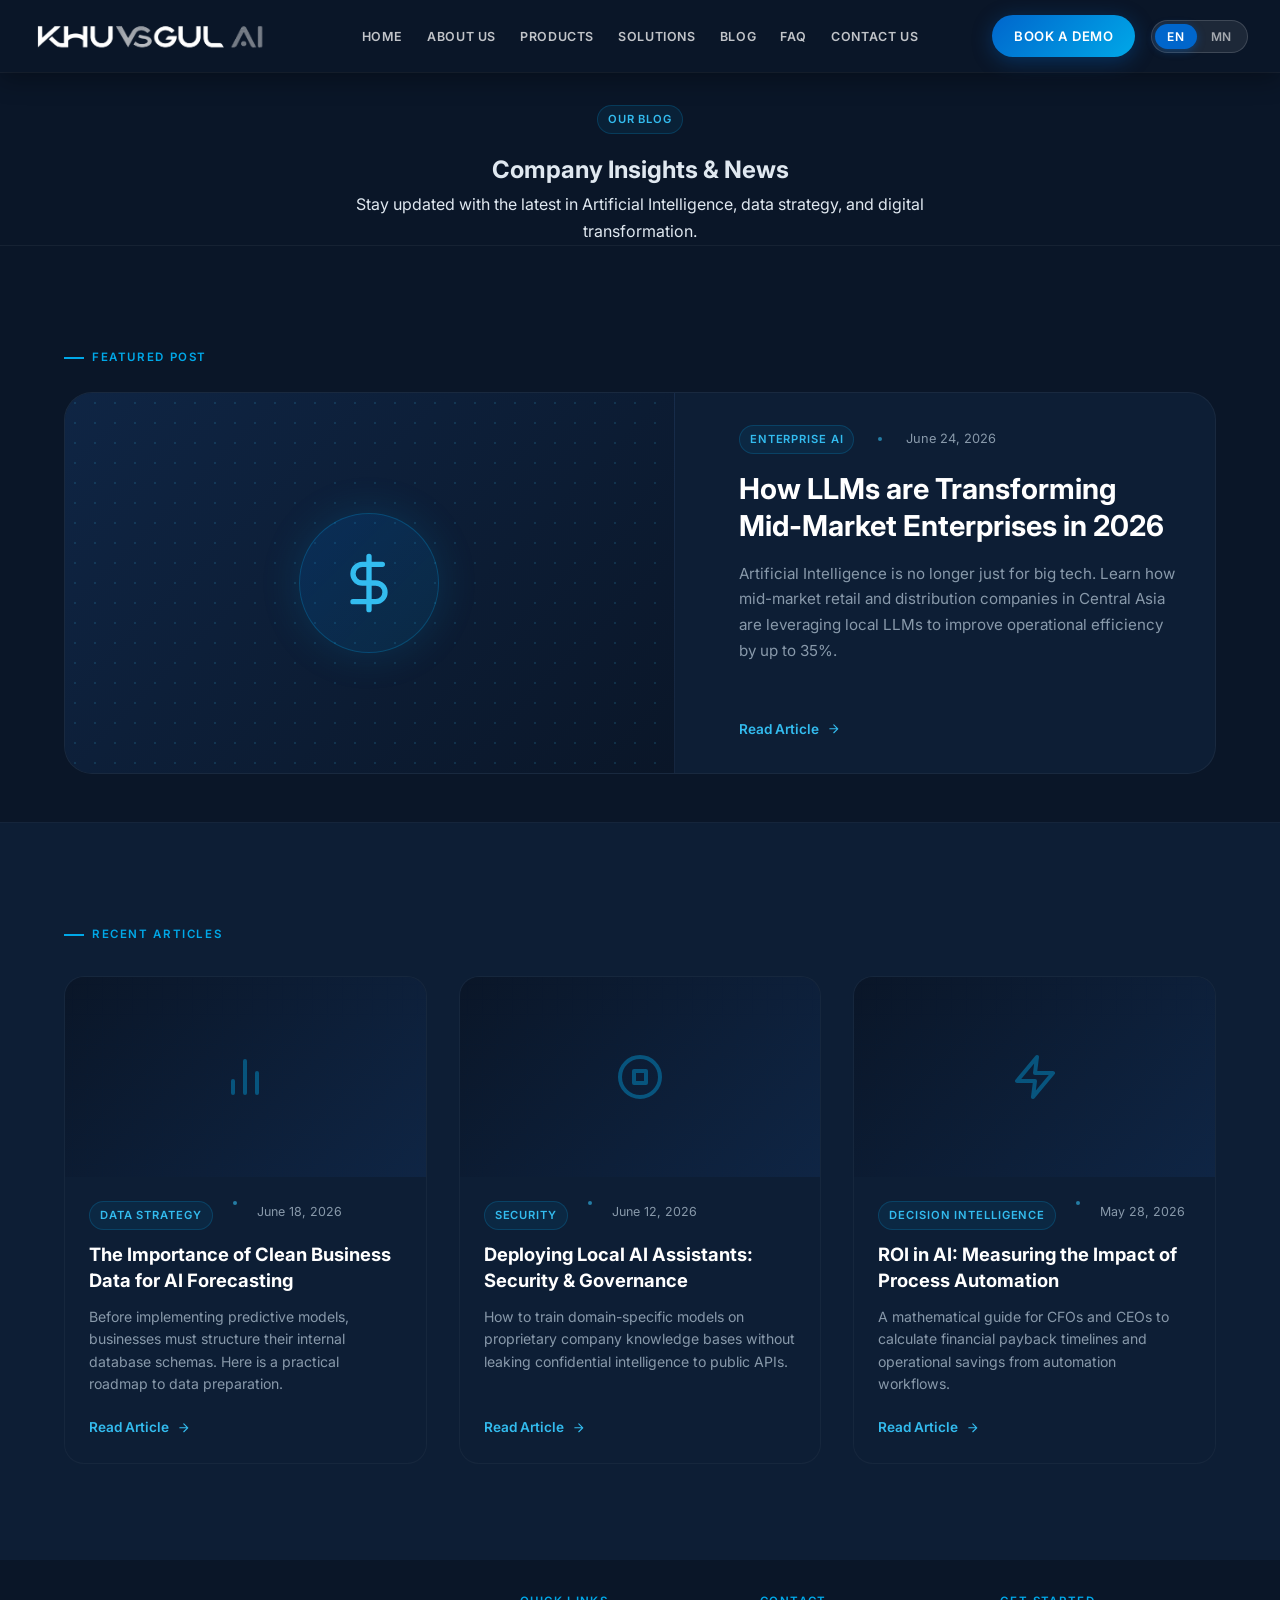
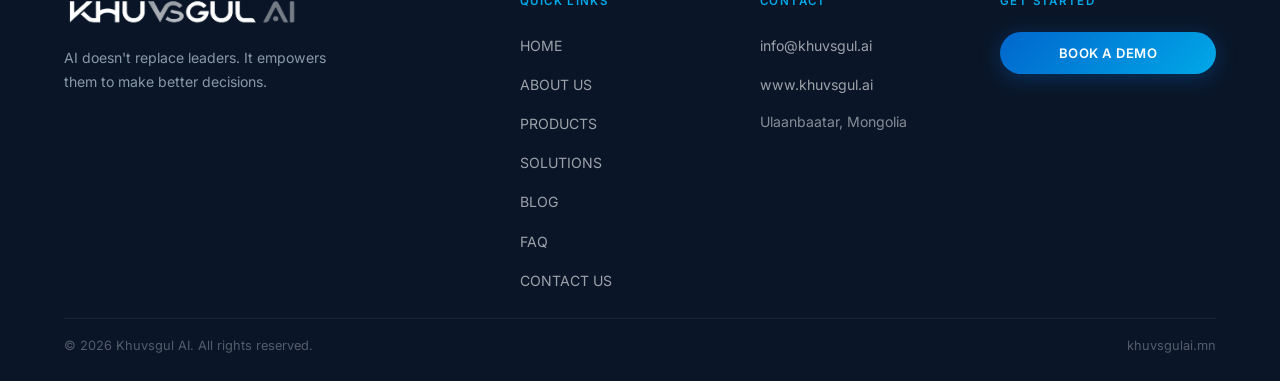
==== commit c9ab0f83: "worked on feedback" ====
--- a/blog/index.html
+++ b/blog/index.html
@@ -97,7 +97,7 @@
         <div class="featured-card__content">
           <div class="featured-card__meta">
             <span class="blog-badge" style="margin-bottom:0;" data-i18n="blog.featured.cat">ENTERPRISE AI</span>
-            <span class="dot">•</span>
+            <span class="dot"></span>
             <span data-i18n="blog.featured.date">June 24, 2026</span>
           </div>
           <h3 class="featured-card__title"><a href="post/index.html" data-i18n="blog.featured.title">How LLMs are Transforming Mid-Market Enterprises in 2026</a></h3>
@@ -128,7 +128,7 @@
           <div class="blog-card__content">
             <div class="blog-card__meta">
               <span class="blog-badge" style="margin-bottom:0;" data-i18n="blog.post1.cat">DATA STRATEGY</span>
-              <span class="dot">•</span>
+              <span class="dot"></span>
               <span data-i18n="blog.post1.date">June 18, 2026</span>
             </div>
             <h3 class="blog-card__title"><a href="post/index.html" data-i18n="blog.post1.title">The Importance of Clean Business Data for AI Forecasting</a></h3>
@@ -149,7 +149,7 @@
           <div class="blog-card__content">
             <div class="blog-card__meta">
               <span class="blog-badge" style="margin-bottom:0;" data-i18n="blog.post2.cat">SECURITY</span>
-              <span class="dot">•</span>
+              <span class="dot"></span>
               <span data-i18n="blog.post2.date">June 12, 2026</span>
             </div>
             <h3 class="blog-card__title"><a href="post/index.html" data-i18n="blog.post2.title">Deploying Local AI Assistants: Security & Governance</a></h3>
@@ -170,7 +170,7 @@
           <div class="blog-card__content">
             <div class="blog-card__meta">
               <span class="blog-badge" style="margin-bottom:0;" data-i18n="blog.post3.cat">DECISION INTELLIGENCE</span>
-              <span class="dot">•</span>
+              <span class="dot"></span>
               <span data-i18n="blog.post3.date">May 28, 2026</span>
             </div>
             <h3 class="blog-card__title"><a href="post/index.html" data-i18n="blog.post3.title">ROI in AI: Measuring the Impact of Process Automation</a></h3>
--- a/css/style.css
+++ b/css/style.css
@@ -151,7 +151,7 @@
 /* ── Skip Link (Accessibility) ────────────────────────────── */
 .skip-link {
   position: absolute;
-  top: -40px;
+  top: -100px;
   left: 16px;
   background: var(--blue-500);
   color: var(--white);
--- a/css/nav.css
+++ b/css/nav.css
@@ -17,10 +17,10 @@
 }
 
 .nav.scrolled {
-  background: rgba(10, 22, 40, 0.92);
+  background: var(--navy-900);
   backdrop-filter: blur(20px);
   -webkit-backdrop-filter: blur(20px);
-  box-shadow: 0 1px 0 rgba(255,255,255,0.05), 0 8px 24px rgba(0,0,0,0.3);
+  box-shadow: 0 1px 0 rgba(255, 255, 255, 0.05), 0 8px 24px rgba(0, 0, 0, 0.3);
 }
 
 .nav__inner {
@@ -28,9 +28,9 @@
   align-items: center;
   justify-content: space-between;
   width: 100%;
-  max-width: var(--container-max);
+  max-width: 1440px;
   margin: 0 auto;
-  padding: 0 var(--space-6);
+  padding: 0 var(--space-8);
 }
 
 /* ── Logo ─────────────────────────────────────────────────── */
@@ -38,14 +38,16 @@
   display: flex;
   align-items: center;
   gap: var(--space-3);
-  flex-shrink: 0;
   text-decoration: none;
+  flex: 1;
+  justify-content: flex-start;
 }
 
 .nav__logo-img {
   height: 38px;
   width: auto;
   object-fit: contain;
+  filter: brightness(0) invert(1);
 }
 
 .nav__logo-text {
@@ -77,7 +79,7 @@
 .nav__links {
   display: flex;
   align-items: center;
-  gap: var(--space-1);
+  gap: 18px;
 }
 
 .nav__link {
@@ -86,10 +88,12 @@
   font-size: 0.82rem;
   font-weight: var(--fw-semibold);
   letter-spacing: 0.05em;
-  color: rgba(255,255,255,0.75);
+  color: rgba(255, 255, 255, 0.75);
   text-transform: uppercase;
   transition: color var(--transition-fast);
   border-radius: var(--radius-sm);
+  line-height: 1.25;
+  text-align: center;
 }
 
 .nav__link::after {
@@ -120,15 +124,16 @@
   display: flex;
   align-items: center;
   gap: var(--space-4);
-  flex-shrink: 0;
+  flex: 1;
+  justify-content: flex-end;
 }
 
 /* ── Language Toggle ──────────────────────────────────────── */
 .lang-toggle {
   display: flex;
   align-items: center;
-  background: rgba(255,255,255,0.08);
-  border: 1px solid rgba(255,255,255,0.15);
+  background: rgba(255, 255, 255, 0.08);
+  border: 1px solid rgba(255, 255, 255, 0.15);
   border-radius: var(--radius-full);
   padding: 3px;
   gap: 2px;
@@ -140,7 +145,7 @@
   font-size: 0.75rem;
   font-weight: var(--fw-semibold);
   letter-spacing: 0.06em;
-  color: rgba(255,255,255,0.6);
+  color: rgba(255, 255, 255, 0.6);
   cursor: pointer;
   transition: all var(--transition-fast);
   border: none;
@@ -150,12 +155,12 @@
 .lang-btn.active {
   background: var(--blue-500);
   color: var(--white);
-  box-shadow: 0 2px 8px rgba(0,102,204,0.4);
+  box-shadow: 0 2px 8px rgba(0, 102, 204, 0.4);
 }
 
 .lang-btn:hover:not(.active) {
   color: var(--white);
-  background: rgba(255,255,255,0.1);
+  background: rgba(255, 255, 255, 0.1);
 }
 
 /* ── Hamburger ────────────────────────────────────────────── */
@@ -184,10 +189,12 @@
 .nav__hamburger.open span:nth-child(1) {
   transform: translateY(7px) rotate(45deg);
 }
+
 .nav__hamburger.open span:nth-child(2) {
   opacity: 0;
   transform: scaleX(0);
 }
+
 .nav__hamburger.open span:nth-child(3) {
   transform: translateY(-7px) rotate(-45deg);
 }
@@ -232,29 +239,29 @@
   font-weight: var(--fw-semibold);
   letter-spacing: 0.06em;
   text-transform: uppercase;
-  color: rgba(255,255,255,0.75);
+  color: rgba(255, 255, 255, 0.75);
   border-radius: var(--radius-md);
   transition: background var(--transition-fast), color var(--transition-fast);
-  border-bottom: 1px solid rgba(255,255,255,0.05);
+  border-bottom: 1px solid rgba(255, 255, 255, 0.05);
 }
 
 .nav__drawer-link:hover,
 .nav__drawer-link.active {
-  background: rgba(0,168,232,0.1);
+  background: rgba(0, 168, 232, 0.1);
   color: var(--white);
   padding-left: var(--space-5);
 }
 
 .nav__drawer-footer {
   padding-top: var(--space-8);
-  border-top: 1px solid rgba(255,255,255,0.08);
+  border-top: 1px solid rgba(255, 255, 255, 0.08);
   display: flex;
   align-items: center;
   justify-content: space-between;
 }
 
 .nav__drawer-footer .lang-toggle {
-  border-color: rgba(255,255,255,0.2);
+  border-color: rgba(255, 255, 255, 0.2);
 }
 
 /* ── Body push-down for fixed nav ─────────────────────────── */
@@ -263,16 +270,30 @@
 }
 
 /* ── Responsive ───────────────────────────────────────────── */
+@media (min-width: 1025px) and (max-width: 1280px) {
+  .nav__links {
+    gap: 8px;
+  }
+
+  .nav__link {
+    padding: 6px 8px;
+    font-size: 0.78rem;
+  }
+}
+
 @media (max-width: 1024px) {
   .nav__links {
     display: none;
   }
+
   .nav__controls .btn {
     display: none;
   }
+
   .nav__hamburger {
     display: flex;
   }
+
   .nav__drawer {
     display: flex;
   }
@@ -282,7 +303,8 @@
   .nav__inner {
     padding: 0 var(--space-4);
   }
+
   .nav__logo-tagline {
     display: none;
   }
-}
+}
--- a/css/animations.css
+++ b/css/animations.css
@@ -7,57 +7,83 @@
 .reveal {
   opacity: 0;
   transform: translateY(28px);
-  transition: opacity 0.65s cubic-bezier(0.4,0,0.2,1),
-              transform 0.65s cubic-bezier(0.4,0,0.2,1);
+  transition: opacity 0.65s cubic-bezier(0.4, 0, 0.2, 1),
+    transform 0.65s cubic-bezier(0.4, 0, 0.2, 1);
 }
 
 .reveal.visible {
   opacity: 1;
-  transform: translateY(0);
+  transform: none;
 }
 
 .reveal-left {
   opacity: 0;
   transform: translateX(-32px);
-  transition: opacity 0.65s cubic-bezier(0.4,0,0.2,1),
-              transform 0.65s cubic-bezier(0.4,0,0.2,1);
-}
+  transition: opacity 0.65s cubic-bezier(0.4, 0, 0.2, 1),
+    transform 0.65s cubic-bezier(0.4, 0, 0.2, 1);
+}
+
 .reveal-left.visible {
   opacity: 1;
-  transform: translateX(0);
+  transform: none;
 }
 
 .reveal-right {
   opacity: 0;
   transform: translateX(32px);
-  transition: opacity 0.65s cubic-bezier(0.4,0,0.2,1),
-              transform 0.65s cubic-bezier(0.4,0,0.2,1);
-}
+  transition: opacity 0.65s cubic-bezier(0.4, 0, 0.2, 1),
+    transform 0.65s cubic-bezier(0.4, 0, 0.2, 1);
+}
+
 .reveal-right.visible {
   opacity: 1;
-  transform: translateX(0);
+  transform: none;
 }
 
 .reveal-scale {
   opacity: 0;
   transform: scale(0.92);
-  transition: opacity 0.6s cubic-bezier(0.4,0,0.2,1),
-              transform 0.6s cubic-bezier(0.4,0,0.2,1);
-}
+  transition: opacity 0.6s cubic-bezier(0.4, 0, 0.2, 1),
+    transform 0.6s cubic-bezier(0.4, 0, 0.2, 1);
+}
+
 .reveal-scale.visible {
   opacity: 1;
-  transform: scale(1);
+  transform: none;
 }
 
 /* Stagger delays */
-.delay-1  { transition-delay: 80ms; }
-.delay-2  { transition-delay: 160ms; }
-.delay-3  { transition-delay: 240ms; }
-.delay-4  { transition-delay: 320ms; }
-.delay-5  { transition-delay: 400ms; }
-.delay-6  { transition-delay: 480ms; }
-.delay-7  { transition-delay: 560ms; }
-.delay-8  { transition-delay: 640ms; }
+.delay-1 {
+  transition-delay: 80ms;
+}
+
+.delay-2 {
+  transition-delay: 160ms;
+}
+
+.delay-3 {
+  transition-delay: 240ms;
+}
+
+.delay-4 {
+  transition-delay: 320ms;
+}
+
+.delay-5 {
+  transition-delay: 400ms;
+}
+
+.delay-6 {
+  transition-delay: 480ms;
+}
+
+.delay-7 {
+  transition-delay: 560ms;
+}
+
+.delay-8 {
+  transition-delay: 640ms;
+}
 
 /* ── Hero Entrance ────────────────────────────────────────── */
 @keyframes heroFadeUp {
@@ -65,6 +91,7 @@
     opacity: 0;
     transform: translateY(40px);
   }
+
   to {
     opacity: 1;
     transform: translateY(0);
@@ -72,54 +99,115 @@
 }
 
 @keyframes heroFadeIn {
-  from { opacity: 0; }
-  to   { opacity: 1; }
+  from {
+    opacity: 0;
+  }
+
+  to {
+    opacity: 1;
+  }
 }
 
 .hero-animate {
-  animation: heroFadeUp 0.9s cubic-bezier(0.4,0,0.2,1) both;
-}
-.hero-animate-1 { animation-delay: 0.1s; }
-.hero-animate-2 { animation-delay: 0.25s; }
-.hero-animate-3 { animation-delay: 0.4s; }
-.hero-animate-4 { animation-delay: 0.55s; }
-.hero-animate-5 { animation-delay: 0.7s; }
+  animation: heroFadeUp 0.9s cubic-bezier(0.4, 0, 0.2, 1) both;
+}
+
+.hero-animate-1 {
+  animation-delay: 0.1s;
+}
+
+.hero-animate-2 {
+  animation-delay: 0.25s;
+}
+
+.hero-animate-3 {
+  animation-delay: 0.4s;
+}
+
+.hero-animate-4 {
+  animation-delay: 0.55s;
+}
+
+.hero-animate-5 {
+  animation-delay: 0.7s;
+}
 
 /* ── Pulse Glow (CTA buttons) ─────────────────────────────── */
 @keyframes pulseGlow {
-  0%, 100% {
-    box-shadow: 0 4px 20px rgba(0,102,204,0.35), 0 0 0 0 rgba(0,168,232,0);
-  }
-  50% {
-    box-shadow: 0 4px 20px rgba(0,102,204,0.35), 0 0 0 8px rgba(0,168,232,0.08);
+
+  0%,
+  100% {
+    box-shadow: 0 4px 20px rgba(0, 102, 204, 0.35), 0 0 0 0 rgba(0, 168, 232, 0);
+  }
+
+  50% {
+    box-shadow: 0 4px 20px rgba(0, 102, 204, 0.35), 0 0 0 8px rgba(0, 168, 232, 0.08);
   }
 }
 
 .btn--primary {
   animation: pulseGlow 3s ease-in-out infinite;
 }
+
 .btn--primary:hover {
   animation: none;
 }
 
 /* ── Floating (dashboard mockup) ──────────────────────────── */
 @keyframes floatY {
-  0%, 100% { transform: translateY(0px); }
-  50%       { transform: translateY(-10px); }
+
+  0%,
+  100% {
+    transform: translate3d(0, 0, 0);
+  }
+
+  50% {
+    transform: translate3d(0, -10px, 0);
+  }
 }
 
 .float-anim {
-  animation: floatY 4s ease-in-out infinite;
+  animation: floatY 8s ease-in-out infinite;
+  will-change: transform;
+  backface-visibility: hidden;
+  -webkit-backface-visibility: hidden;
+  transform: translate3d(0, 0, 0);
+  transform-style: preserve-3d;
 }
 
 /* ── Scroll Chevron Bounce ────────────────────────────────── */
 @keyframes bounceDown {
-  0%, 100% { transform: translateY(0); opacity: 0.6; }
-  50%       { transform: translateY(8px); opacity: 1; }
+
+  0%,
+  100% {
+    transform: translate3d(-50%, 0, 0);
+    opacity: 0.6;
+  }
+
+  50% {
+    transform: translate3d(-50%, 8px, 0);
+    opacity: 1;
+  }
 }
 
 .scroll-indicator {
-  animation: bounceDown 2s ease-in-out infinite;
+  animation: bounceDown 8s ease-in-out infinite;
+  will-change: transform;
+  backface-visibility: hidden;
+  -webkit-backface-visibility: hidden;
+  transform: translate3d(-50%, 0, 0);
+  transform-style: preserve-3d;
+}
+
+.scroll-indicator span,
+.scroll-indicator svg {
+  display: inline-block;
+  will-change: transform;
+  transform: translate3d(0, 0, 0);
+  -webkit-font-smoothing: antialiased;
+  -moz-osx-font-smoothing: grayscale;
+  backface-visibility: hidden;
+  -webkit-backface-visibility: hidden;
 }
 
 /* ── Timeline Step Reveal ─────────────────────────────────── */
@@ -128,6 +216,7 @@
     opacity: 0;
     transform: scale(0.7);
   }
+
   to {
     opacity: 1;
     transform: scale(1);
@@ -136,16 +225,20 @@
 
 /* ── Shimmer (loading skeleton) ───────────────────────────── */
 @keyframes shimmer {
-  0%   { background-position: -200% 0; }
-  100% { background-position: 200% 0; }
+  0% {
+    background-position: -200% 0;
+  }
+
+  100% {
+    background-position: 200% 0;
+  }
 }
 
 .shimmer {
   background: linear-gradient(90deg,
-    rgba(255,255,255,0.04) 0%,
-    rgba(255,255,255,0.12) 50%,
-    rgba(255,255,255,0.04) 100%
-  );
+      rgba(255, 255, 255, 0.04) 0%,
+      rgba(255, 255, 255, 0.12) 50%,
+      rgba(255, 255, 255, 0.04) 100%);
   background-size: 200% 100%;
   animation: shimmer 2s linear infinite;
 }
@@ -158,32 +251,48 @@
   height: 100%;
   pointer-events: none;
   opacity: 0.5;
-  z-index: 2;  /* above overlay (z:1), below content (z:3) */
+  z-index: 2;
+  /* above overlay (z:1), below content (z:3) */
 }
 
 /* ── Glow border rotate (section accents) ─────────────────── */
 @keyframes rotateBorder {
-  to { background-position: 300% center; }
+  to {
+    background-position: 300% center;
+  }
 }
 
 .border-glow-anim {
   background: linear-gradient(90deg,
-    var(--blue-500),
-    var(--cyan-400),
-    var(--blue-500)
-  );
+      var(--blue-500),
+      var(--cyan-400),
+      var(--blue-500));
   background-size: 200% auto;
   animation: rotateBorder 3s linear infinite;
 }
 
 /* ── Number Counter (stats) ───────────────────────────────── */
 @keyframes countUp {
-  from { opacity: 0; transform: translateY(20px); }
-  to   { opacity: 1; transform: translateY(0); }
+  from {
+    opacity: 0;
+    transform: translateY(20px);
+  }
+
+  to {
+    opacity: 1;
+    transform: translateY(0);
+  }
 }
 
 /* ── Typing cursor for hero headline ──────────────────────── */
 @keyframes blink {
-  0%, 100% { opacity: 1; }
-  50%       { opacity: 0; }
-}
+
+  0%,
+  100% {
+    opacity: 1;
+  }
+
+  50% {
+    opacity: 0;
+  }
+}
--- a/css/pages/blog.css
+++ b/css/pages/blog.css
@@ -7,6 +7,7 @@
 .blog-hero {
   background: var(--navy-900);
   border-bottom: 1px solid rgba(255, 255, 255, 0.05);
+  padding-top: calc(var(--nav-height) + var(--space-8));
 }
 
 .blog-badge {
@@ -23,6 +24,17 @@
   margin-bottom: var(--space-4);
 }
 
+.dot {
+  display: inline-block;
+  width: 4px;
+  height: 4px;
+  background-color: var(--cyan-300);
+  border-radius: var(--radius-full);
+  opacity: 0.6;
+  margin: 0 var(--space-2);
+  flex-shrink: 0;
+}
+
 /* ── Blog Index layout ──────────────────────────────────── */
 .featured-section {
   background: var(--navy-900);
@@ -258,6 +270,12 @@
   border-bottom: 1px solid rgba(255, 255, 255, 0.05);
 }
 
+.post-meta .blog-badge,
+.featured-card__meta .blog-badge,
+.blog-card__meta .blog-badge {
+  margin-bottom: 0;
+}
+
 .post-author {
   display: flex;
   align-items: center;
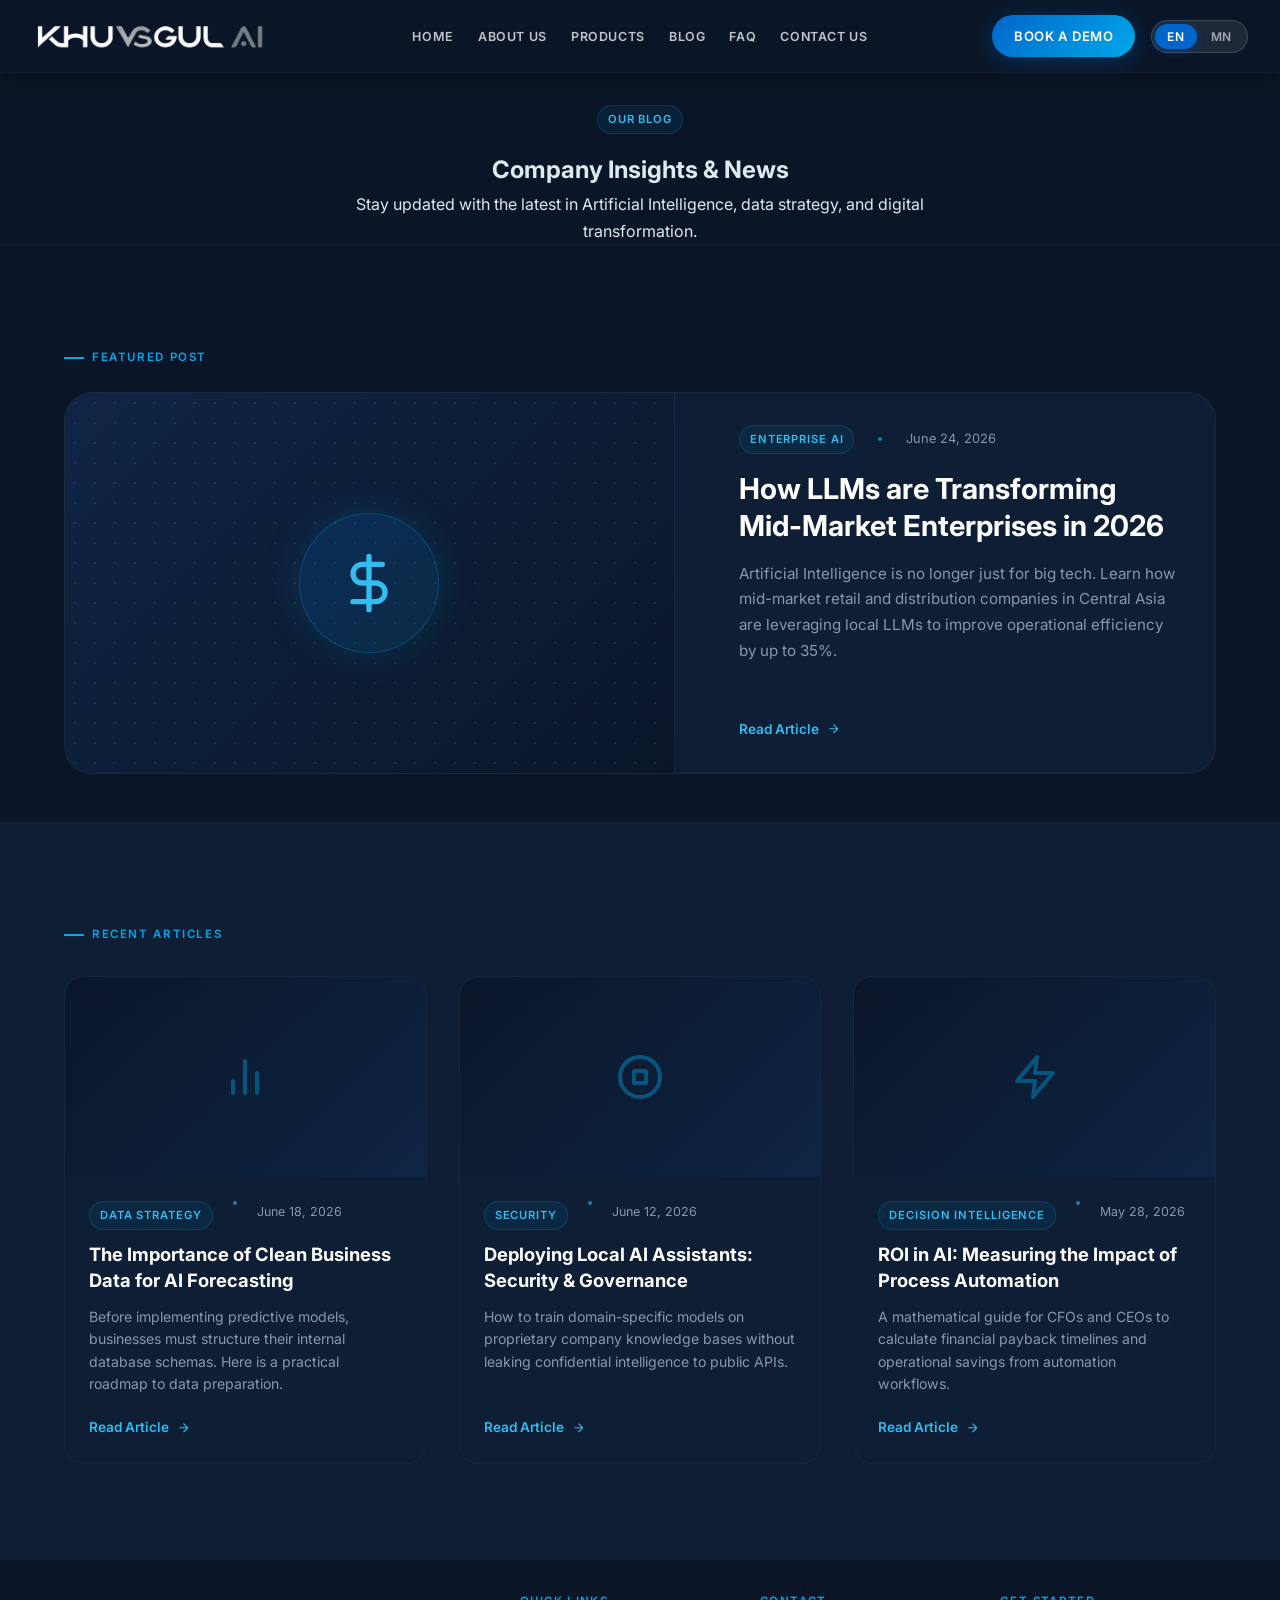
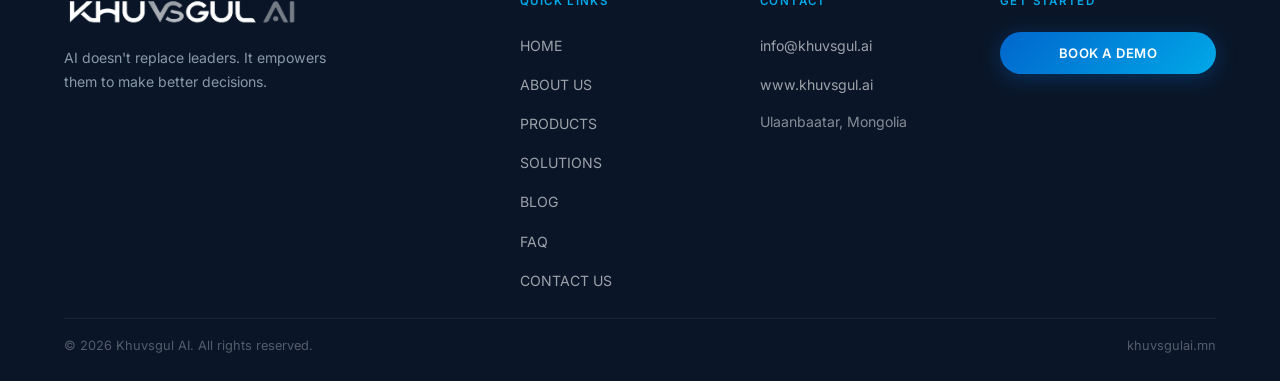
==== commit d1b2c206: "mongolian script and hero-bg changed" ====
--- a/blog/index.html
+++ b/blog/index.html
@@ -27,7 +27,6 @@
       <li><a href="../index.html#home"      class="nav__link"            data-section="home"      data-i18n="nav.home">HOME</a></li>
       <li><a href="../index.html#about"     class="nav__link"            data-section="about"     data-i18n="nav.about">ABOUT US</a></li>
       <li><a href="../index.html#products"  class="nav__link"            data-section="products"  data-i18n="nav.products">PRODUCTS</a></li>
-      <li><a href="../index.html#solutions" class="nav__link"            data-section="solutions" data-i18n="nav.solutions">SOLUTIONS</a></li>
       <li><a href="index.html"              class="nav__link spy-active" data-section="blog"      data-i18n="nav.blog">BLOG</a></li>
       <li><a href="../index.html#faq"       class="nav__link"            data-section="faq"       data-i18n="nav.faq">FAQ</a></li>
       <li><a href="../index.html#contact"   class="nav__link"            data-section="contact"   data-i18n="nav.contact">CONTACT US</a></li>
@@ -53,7 +52,6 @@
     <a href="../index.html#home"      class="nav__drawer-link" data-section="home"      data-i18n="nav.home">HOME</a>
     <a href="../index.html#about"     class="nav__drawer-link" data-section="about"     data-i18n="nav.about">ABOUT US</a>
     <a href="../index.html#products"  class="nav__drawer-link" data-section="products"  data-i18n="nav.products">PRODUCTS</a>
-    <a href="../index.html#solutions" class="nav__drawer-link" data-section="solutions" data-i18n="nav.solutions">SOLUTIONS</a>
     <a href="index.html"              class="nav__drawer-link spy-active" data-section="blog" data-i18n="nav.blog">BLOG</a>
     <a href="../index.html#faq"       class="nav__drawer-link" data-section="faq"       data-i18n="nav.faq">FAQ</a>
     <a href="../index.html#contact"   class="nav__drawer-link" data-section="contact"   data-i18n="nav.contact">CONTACT US</a>
--- a/css/animations.css
+++ b/css/animations.css
@@ -167,7 +167,7 @@
 }
 
 .float-anim {
-  animation: floatY 8s ease-in-out infinite;
+  animation: floatY 16s ease-in-out infinite;
   will-change: transform;
   backface-visibility: hidden;
   -webkit-backface-visibility: hidden;
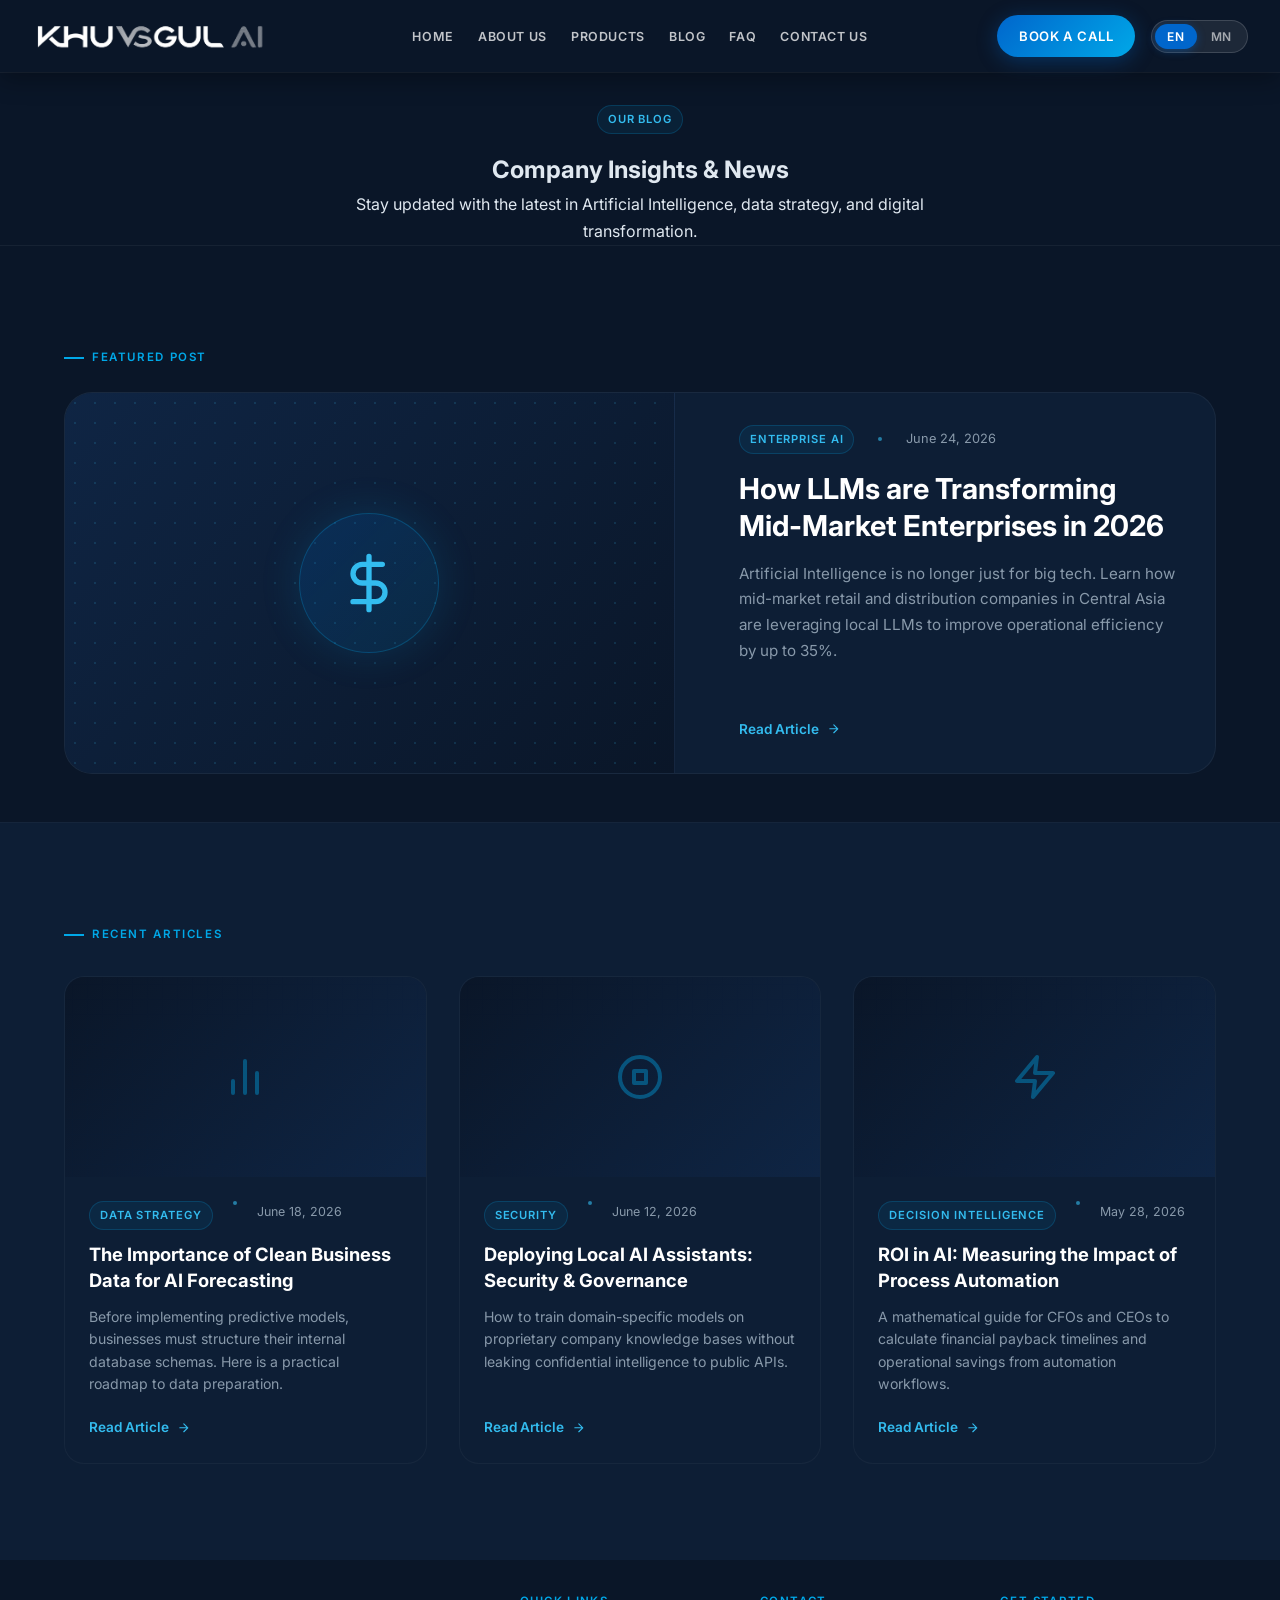
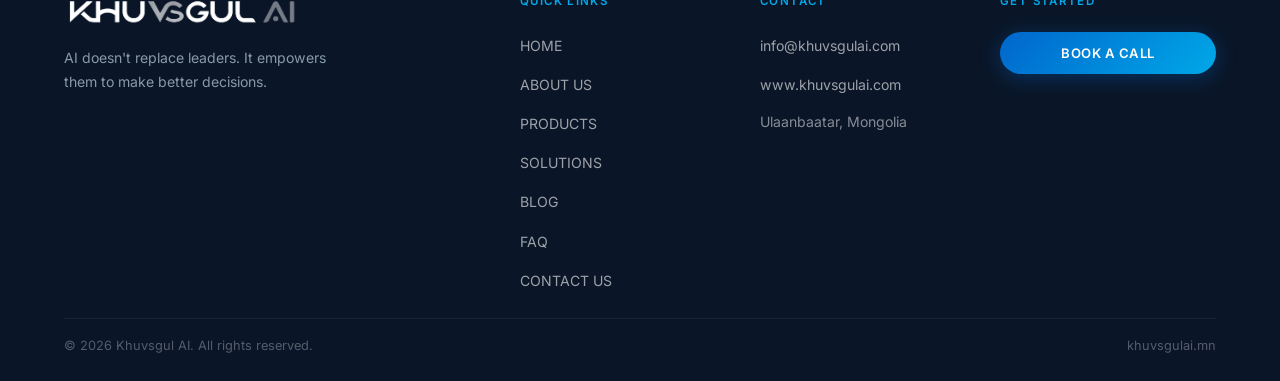
==== commit a4be8dce: "chore: update email contacts to info@khuvsgulai.com, configure mailto form redirect, and change Book" ====
--- a/blog/index.html
+++ b/blog/index.html
@@ -207,15 +207,15 @@
       <div>
         <div style="font-size:0.72rem;font-weight:600;letter-spacing:0.12em;text-transform:uppercase;color:var(--cyan-400);margin-bottom:var(--space-5);" data-i18n="footer.contact-title">Contact</div>
         <ul style="display:flex;flex-direction:column;gap:var(--space-3);">
-          <li><a href="mailto:info@khuvsgul.ai" style="font-size:0.88rem;color:rgba(255,255,255,0.6);">info@khuvsgul.ai</a></li>
-          <li><a href="https://www.khuvsgul.ai" style="font-size:0.88rem;color:rgba(255,255,255,0.6);">www.khuvsgul.ai</a></li>
+          <li><a href="mailto:info@khuvsgulai.com" style="font-size:0.88rem;color:rgba(255,255,255,0.6);">info@khuvsgulai.com</a></li>
+          <li><a href="https://www.khuvsgulai.com" style="font-size:0.88rem;color:rgba(255,255,255,0.6);">www.khuvsgulai.com</a></li>
           <li style="font-size:0.88rem;color:rgba(255,255,255,0.5);" data-i18n="contact.details.city">Ulaanbaatar, Mongolia</li>
         </ul>
       </div>
       <div>
         <div style="font-size:0.72rem;font-weight:600;letter-spacing:0.12em;text-transform:uppercase;color:var(--cyan-400);margin-bottom:var(--space-5);">Get Started</div>
         <!-- INSERT CALENDLY LINK BELOW IF NEEDED -->
-        <a href="../index.html#contact" class="btn btn--primary btn--sm" style="width:100%;justify-content:center;" data-i18n="cta.book-demo">BOOK A DEMO</a>
+        <a href="../index.html#contact" class="btn btn--primary btn--sm" style="width:100%;justify-content:center;" data-i18n="cta.book-demo">BOOK A CALL</a>
       </div>
     </div>
     <div class="footer-bottom">
--- a/css/animations.css
+++ b/css/animations.css
@@ -250,6 +250,7 @@
   width: 100%;
   height: 100%;
   pointer-events: none;
+  display: none;
   opacity: 0.5;
   z-index: 2;
   /* above overlay (z:1), below content (z:3) */
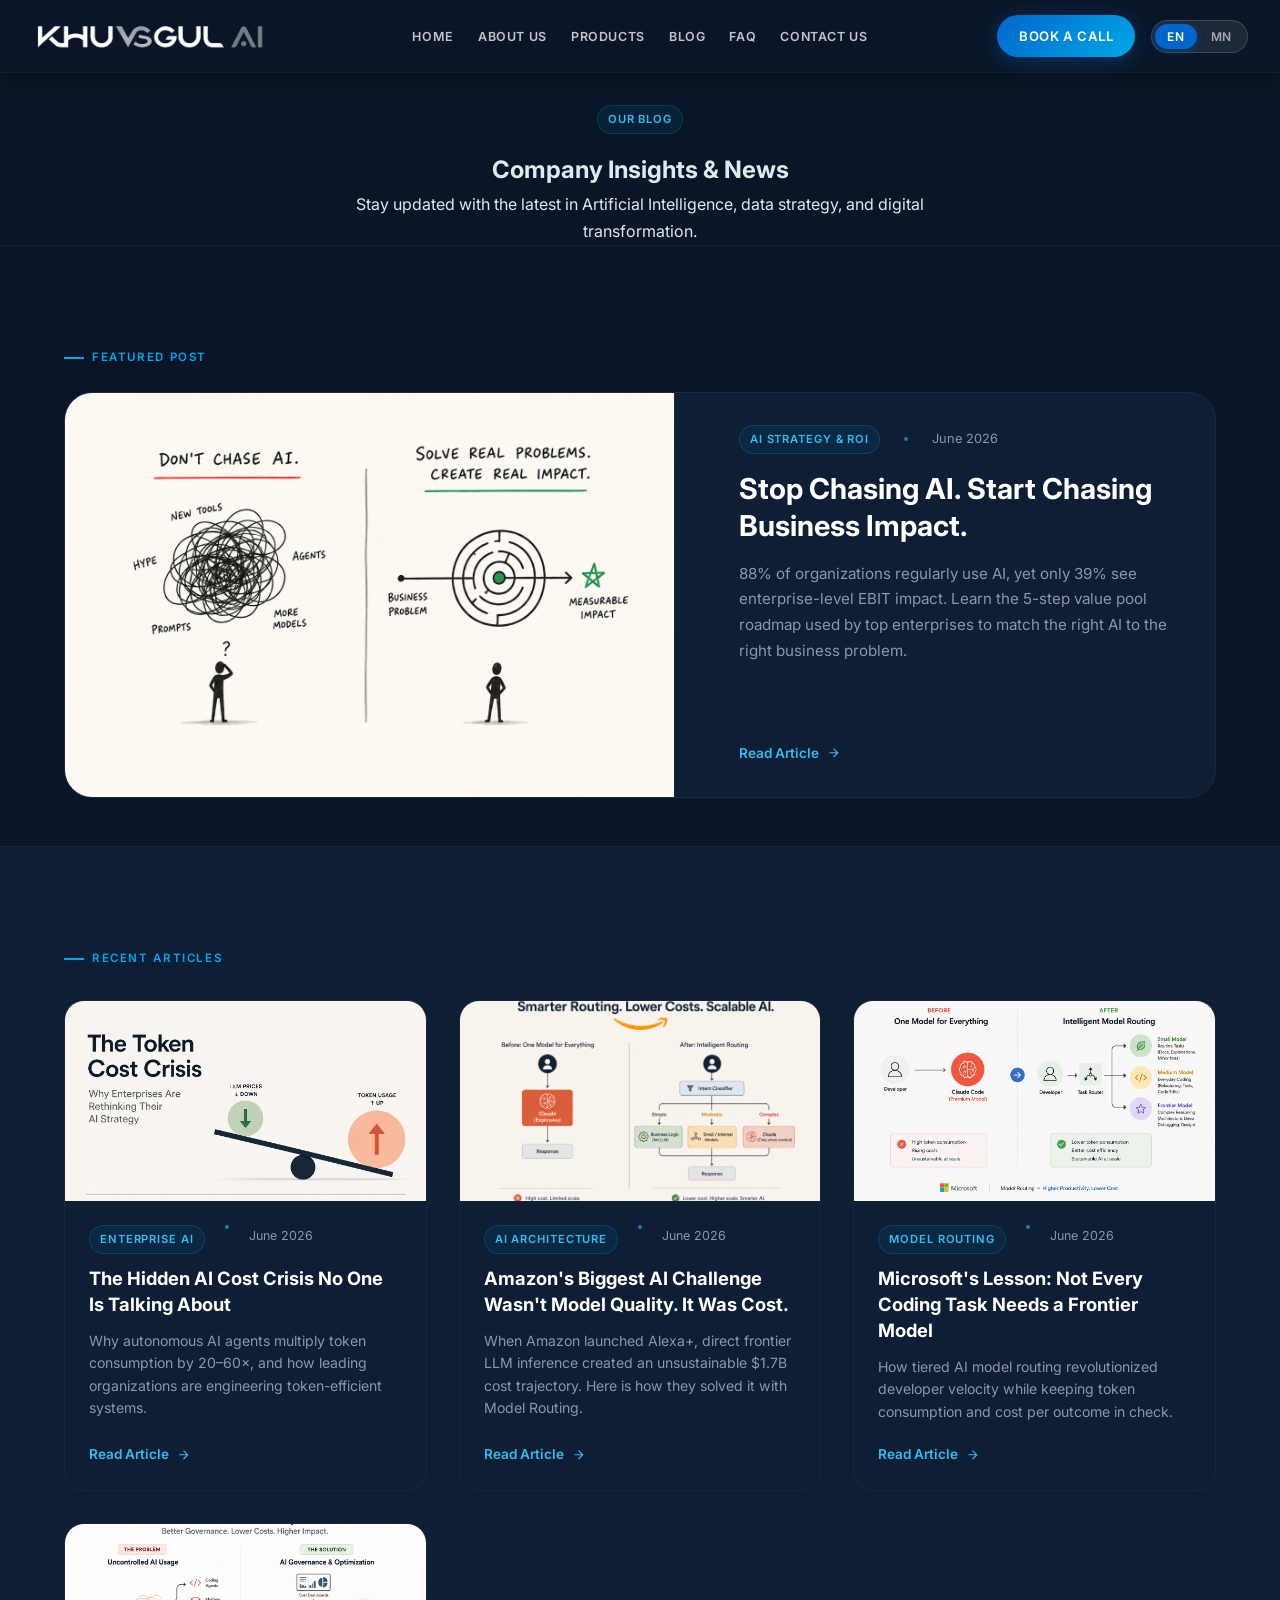
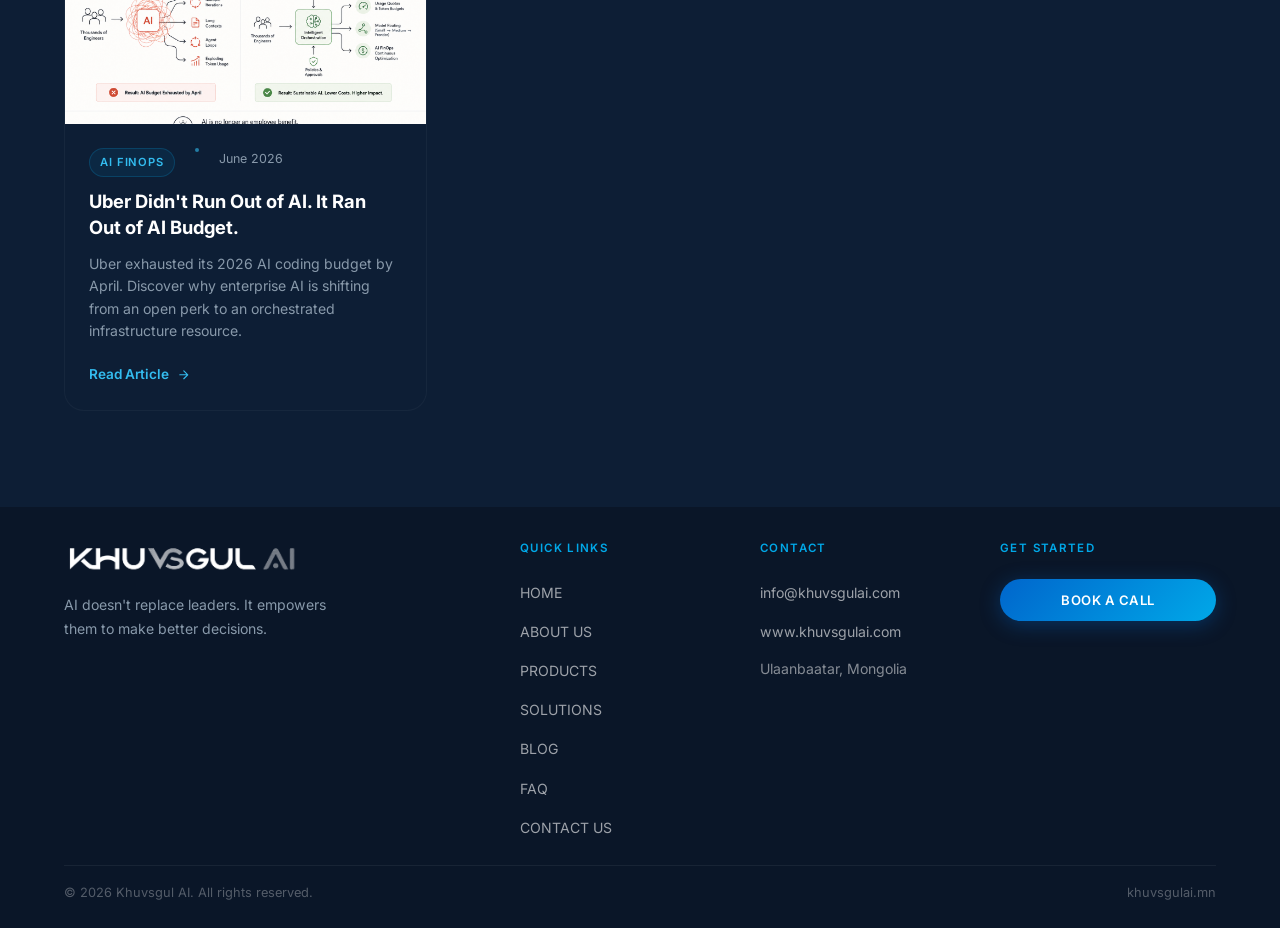
==== commit de530174: "feat(blog): publish 5 enterprise AI articles with images, responsive cards, and updated homepage pre" ====
--- a/blog/index.html
+++ b/blog/index.html
@@ -4,7 +4,7 @@
   <meta charset="UTF-8" />
   <meta name="viewport" content="width=device-width, initial-scale=1.0" />
   <title>Our Blog — Khuvsgul AI</title>
-  <meta name="description" content="Company news, AI insights, data strategies, and digital transformation guides for enterprises in Mongolia and Central Asia." />
+  <meta name="description" content="Company news, enterprise AI strategies, Model Routing blueprints, and ROI optimization for forward-thinking leadership teams." />
   <link rel="icon" type="image/png" href="../assets/images/logo.png" />
   <link rel="preconnect" href="https://fonts.googleapis.com" />
   <link rel="preconnect" href="https://fonts.gstatic.com" crossorigin />
@@ -33,7 +33,6 @@
     </ul>
 
     <div class="nav__controls">
-      <!-- INSERT CALENDLY LINK BELOW IF NEEDED -->
       <a href="../index.html#contact" class="btn btn--primary btn--sm" data-i18n="cta.book-demo">BOOK A DEMO</a>
       <div class="lang-toggle" role="group" aria-label="Language selection">
         <button class="lang-btn active" data-lang="en">EN</button>
@@ -57,7 +56,6 @@
     <a href="../index.html#contact"   class="nav__drawer-link" data-section="contact"   data-i18n="nav.contact">CONTACT US</a>
   </nav>
   <div class="nav__drawer-footer">
-    <!-- INSERT CALENDLY LINK BELOW IF NEEDED -->
     <a href="../index.html#contact" class="btn btn--primary btn--sm" data-i18n="cta.book-demo">BOOK A DEMO</a>
     <div class="lang-toggle" role="group">
       <button class="lang-btn active" data-lang="en">EN</button>
@@ -74,7 +72,7 @@
         <span class="blog-badge reveal" data-i18n="blog.label">OUR BLOG</span>
         <h1 class="page-hero__headline reveal" data-i18n="blog.title">Company Insights & News</h1>
         <p class="page-hero__body reveal" style="max-width:640px; margin: 0 auto;" data-i18n="blog.sub">
-          Stay updated with the latest in Artificial Intelligence, data strategy, and digital transformation.
+          Stay updated with the latest in Artificial Intelligence, data strategy, Model Routing, and enterprise value creation.
         </p>
       </div>
     </div>
@@ -87,22 +85,21 @@
       
       <article class="featured-card reveal">
         <div class="featured-card__image-container">
-          <div class="featured-card__image-placeholder"></div>
-          <div class="featured-card__image-graphic">
-            <svg class="svg-icon" viewBox="0 0 24 24" fill="none"><path d="M12 2v20M17 5H9.5a3.5 3.5 0 0 0 0 7h5a3.5 3.5 0 0 1 0 7H6"/></svg>
-          </div>
+          <img src="../assets/images/blog/post-5.png" alt="Stop Chasing AI. Start Chasing Business Impact." />
         </div>
         <div class="featured-card__content">
           <div class="featured-card__meta">
-            <span class="blog-badge" style="margin-bottom:0;" data-i18n="blog.featured.cat">ENTERPRISE AI</span>
+            <span class="blog-badge" style="margin-bottom:0;">AI STRATEGY & ROI</span>
             <span class="dot"></span>
-            <span data-i18n="blog.featured.date">June 24, 2026</span>
-          </div>
-          <h3 class="featured-card__title"><a href="post/index.html" data-i18n="blog.featured.title">How LLMs are Transforming Mid-Market Enterprises in 2026</a></h3>
-          <p class="featured-card__desc" data-i18n="blog.featured.desc">
-            Artificial Intelligence is no longer just for big tech. Learn how mid-market retail and distribution companies in Central Asia are leveraging local LLMs to improve operational efficiency by up to 35%.
+            <span>June 2026</span>
+          </div>
+          <h3 class="featured-card__title">
+            <a href="stop-chasing-ai-start-chasing-business-impact/index.html">Stop Chasing AI. Start Chasing Business Impact.</a>
+          </h3>
+          <p class="featured-card__desc">
+            88% of organizations regularly use AI, yet only 39% see enterprise-level EBIT impact. Learn the 5-step value pool roadmap used by top enterprises to match the right AI to the right business problem.
           </p>
-          <a href="post/index.html" class="blog-card__link">
+          <a href="stop-chasing-ai-start-chasing-business-impact/index.html" class="blog-card__link">
             <span data-i18n="blog.read-more">Read Article</span>
             <svg class="svg-icon" width="16" height="16" viewBox="0 0 24 24" fill="none"><path d="M5 12h14M12 5l7 7-7 7"/></svg>
           </a>
@@ -120,18 +117,21 @@
         <!-- Post 1 -->
         <article class="blog-card reveal delay-1">
           <div class="blog-card__image">
-            <div class="blog-card__image-placeholder"></div>
-            <svg class="svg-icon" viewBox="0 0 24 24" fill="none"><line x1="18" y1="20" x2="18" y2="10"/><line x1="12" y1="20" x2="12" y2="4"/><line x1="6" y1="20" x2="6" y2="14"/></svg>
-          </div>
-          <div class="blog-card__content">
-            <div class="blog-card__meta">
-              <span class="blog-badge" style="margin-bottom:0;" data-i18n="blog.post1.cat">DATA STRATEGY</span>
-              <span class="dot"></span>
-              <span data-i18n="blog.post1.date">June 18, 2026</span>
-            </div>
-            <h3 class="blog-card__title"><a href="post/index.html" data-i18n="blog.post1.title">The Importance of Clean Business Data for AI Forecasting</a></h3>
-            <p class="blog-card__desc" data-i18n="blog.post1.desc">Before implementing predictive models, businesses must structure their internal database schemas. Here is a practical roadmap to data preparation.</p>
-            <a href="post/index.html" class="blog-card__link">
+            <img src="../assets/images/blog/post-1.jpg" alt="The Hidden AI Cost Crisis" />
+          </div>
+          <div class="blog-card__content">
+            <div class="blog-card__meta">
+              <span class="blog-badge" style="margin-bottom:0;">ENTERPRISE AI</span>
+              <span class="dot"></span>
+              <span>June 2026</span>
+            </div>
+            <h3 class="blog-card__title">
+              <a href="hidden-ai-cost-crisis/index.html">The Hidden AI Cost Crisis No One Is Talking About</a>
+            </h3>
+            <p class="blog-card__desc">
+              Why autonomous AI agents multiply token consumption by 20–60×, and how leading organizations are engineering token-efficient systems.
+            </p>
+            <a href="hidden-ai-cost-crisis/index.html" class="blog-card__link">
               <span data-i18n="blog.read-more">Read Article</span>
               <svg class="svg-icon" width="16" height="16" viewBox="0 0 24 24" fill="none"><path d="M5 12h14M12 5l7 7-7 7"/></svg>
             </a>
@@ -141,18 +141,21 @@
         <!-- Post 2 -->
         <article class="blog-card reveal delay-2">
           <div class="blog-card__image">
-            <div class="blog-card__image-placeholder"></div>
-            <svg class="svg-icon" viewBox="0 0 24 24" fill="none"><circle cx="12" cy="12" r="10"/><rect x="9" y="9" width="6" height="6"/></svg>
-          </div>
-          <div class="blog-card__content">
-            <div class="blog-card__meta">
-              <span class="blog-badge" style="margin-bottom:0;" data-i18n="blog.post2.cat">SECURITY</span>
-              <span class="dot"></span>
-              <span data-i18n="blog.post2.date">June 12, 2026</span>
-            </div>
-            <h3 class="blog-card__title"><a href="post/index.html" data-i18n="blog.post2.title">Deploying Local AI Assistants: Security & Governance</a></h3>
-            <p class="blog-card__desc" data-i18n="blog.post2.desc">How to train domain-specific models on proprietary company knowledge bases without leaking confidential intelligence to public APIs.</p>
-            <a href="post/index.html" class="blog-card__link">
+            <img src="../assets/images/blog/post-2.png" alt="Amazon AI Architecture Cost" />
+          </div>
+          <div class="blog-card__content">
+            <div class="blog-card__meta">
+              <span class="blog-badge" style="margin-bottom:0;">AI ARCHITECTURE</span>
+              <span class="dot"></span>
+              <span>June 2026</span>
+            </div>
+            <h3 class="blog-card__title">
+              <a href="amazons-biggest-ai-challenge-cost/index.html">Amazon's Biggest AI Challenge Wasn't Model Quality. It Was Cost.</a>
+            </h3>
+            <p class="blog-card__desc">
+              When Amazon launched Alexa+, direct frontier LLM inference created an unsustainable $1.7B cost trajectory. Here is how they solved it with Model Routing.
+            </p>
+            <a href="amazons-biggest-ai-challenge-cost/index.html" class="blog-card__link">
               <span data-i18n="blog.read-more">Read Article</span>
               <svg class="svg-icon" width="16" height="16" viewBox="0 0 24 24" fill="none"><path d="M5 12h14M12 5l7 7-7 7"/></svg>
             </a>
@@ -162,18 +165,45 @@
         <!-- Post 3 -->
         <article class="blog-card reveal delay-3">
           <div class="blog-card__image">
-            <div class="blog-card__image-placeholder"></div>
-            <svg class="svg-icon" viewBox="0 0 24 24" fill="none"><polygon points="13 2 3 14 12 14 11 22 21 10 12 10 13 2"/></svg>
-          </div>
-          <div class="blog-card__content">
-            <div class="blog-card__meta">
-              <span class="blog-badge" style="margin-bottom:0;" data-i18n="blog.post3.cat">DECISION INTELLIGENCE</span>
-              <span class="dot"></span>
-              <span data-i18n="blog.post3.date">May 28, 2026</span>
-            </div>
-            <h3 class="blog-card__title"><a href="post/index.html" data-i18n="blog.post3.title">ROI in AI: Measuring the Impact of Process Automation</a></h3>
-            <p class="blog-card__desc" data-i18n="blog.post3.desc">A mathematical guide for CFOs and CEOs to calculate financial payback timelines and operational savings from automation workflows.</p>
-            <a href="post/index.html" class="blog-card__link">
+            <img src="../assets/images/blog/post-3.png" alt="Microsoft AI Model Routing" />
+          </div>
+          <div class="blog-card__content">
+            <div class="blog-card__meta">
+              <span class="blog-badge" style="margin-bottom:0;">MODEL ROUTING</span>
+              <span class="dot"></span>
+              <span>June 2026</span>
+            </div>
+            <h3 class="blog-card__title">
+              <a href="microsoft-enterprise-ai-model-routing/index.html">Microsoft's Lesson: Not Every Coding Task Needs a Frontier Model</a>
+            </h3>
+            <p class="blog-card__desc">
+              How tiered AI model routing revolutionized developer velocity while keeping token consumption and cost per outcome in check.
+            </p>
+            <a href="microsoft-enterprise-ai-model-routing/index.html" class="blog-card__link">
+              <span data-i18n="blog.read-more">Read Article</span>
+              <svg class="svg-icon" width="16" height="16" viewBox="0 0 24 24" fill="none"><path d="M5 12h14M12 5l7 7-7 7"/></svg>
+            </a>
+          </div>
+        </article>
+
+        <!-- Post 4 -->
+        <article class="blog-card reveal delay-4">
+          <div class="blog-card__image">
+            <img src="../assets/images/blog/post-4.png" alt="Uber AI Budget FinOps" />
+          </div>
+          <div class="blog-card__content">
+            <div class="blog-card__meta">
+              <span class="blog-badge" style="margin-bottom:0;">AI FINOPS</span>
+              <span class="dot"></span>
+              <span>June 2026</span>
+            </div>
+            <h3 class="blog-card__title">
+              <a href="uber-ai-budget-finops/index.html">Uber Didn't Run Out of AI. It Ran Out of AI Budget.</a>
+            </h3>
+            <p class="blog-card__desc">
+              Uber exhausted its 2026 AI coding budget by April. Discover why enterprise AI is shifting from an open perk to an orchestrated infrastructure resource.
+            </p>
+            <a href="uber-ai-budget-finops/index.html" class="blog-card__link">
               <span data-i18n="blog.read-more">Read Article</span>
               <svg class="svg-icon" width="16" height="16" viewBox="0 0 24 24" fill="none"><path d="M5 12h14M12 5l7 7-7 7"/></svg>
             </a>
@@ -214,7 +244,6 @@
       </div>
       <div>
         <div style="font-size:0.72rem;font-weight:600;letter-spacing:0.12em;text-transform:uppercase;color:var(--cyan-400);margin-bottom:var(--space-5);">Get Started</div>
-        <!-- INSERT CALENDLY LINK BELOW IF NEEDED -->
         <a href="../index.html#contact" class="btn btn--primary btn--sm" style="width:100%;justify-content:center;" data-i18n="cta.book-demo">BOOK A CALL</a>
       </div>
     </div>
--- a/css/pages/blog.css
+++ b/css/pages/blog.css
@@ -374,12 +374,73 @@
   margin: var(--space-8) 0;
 }
 
-.post-content code {
+.post-content table {
+  width: 100%;
+  border-collapse: collapse;
+  margin: var(--space-8) 0;
+  background: var(--navy-800);
+  border: 1px solid rgba(255, 255, 255, 0.08);
+  border-radius: var(--radius-md);
+  overflow: hidden;
+}
+
+.post-content th,
+.post-content td {
+  padding: 12px 16px;
+  text-align: left;
+  border-bottom: 1px solid rgba(255, 255, 255, 0.05);
+  font-size: 0.95rem;
+}
+
+.post-content th {
+  background: rgba(0, 168, 232, 0.1);
+  color: var(--cyan-300);
+  font-weight: var(--fw-semibold);
+  text-transform: uppercase;
+  font-size: 0.8rem;
+  letter-spacing: 0.05em;
+}
+
+.post-content tr:last-child td {
+  border-bottom: none;
+}
+
+.post-content tr:hover td {
+  background: rgba(255, 255, 255, 0.02);
+}
+
+.post-tags {
+  display: flex;
+  flex-wrap: wrap;
+  gap: var(--space-2);
+  margin-top: var(--space-8);
+  padding-top: var(--space-6);
+  border-top: 1px solid rgba(255, 255, 255, 0.06);
+}
+
+.post-tag {
+  display: inline-block;
+  padding: 4px 10px;
+  background: rgba(255, 255, 255, 0.04);
+  border: 1px solid rgba(255, 255, 255, 0.08);
+  border-radius: var(--radius-full);
+  color: var(--text-muted-dark);
+  font-size: 0.75rem;
   font-family: monospace;
-  background: rgba(255, 255, 255, 0.06);
-  padding: 2px 6px;
-  border-radius: var(--radius-sm);
-  font-size: 0.9rem;
+}
+
+.featured-card__image-container img,
+.blog-card__image img {
+  width: 100%;
+  height: 100%;
+  object-fit: cover;
+  display: block;
+  transition: transform var(--transition-base);
+}
+
+.featured-card:hover .featured-card__image-container img,
+.blog-card:hover .blog-card__image img {
+  transform: scale(1.04);
 }
 
 /* Post footer action block */
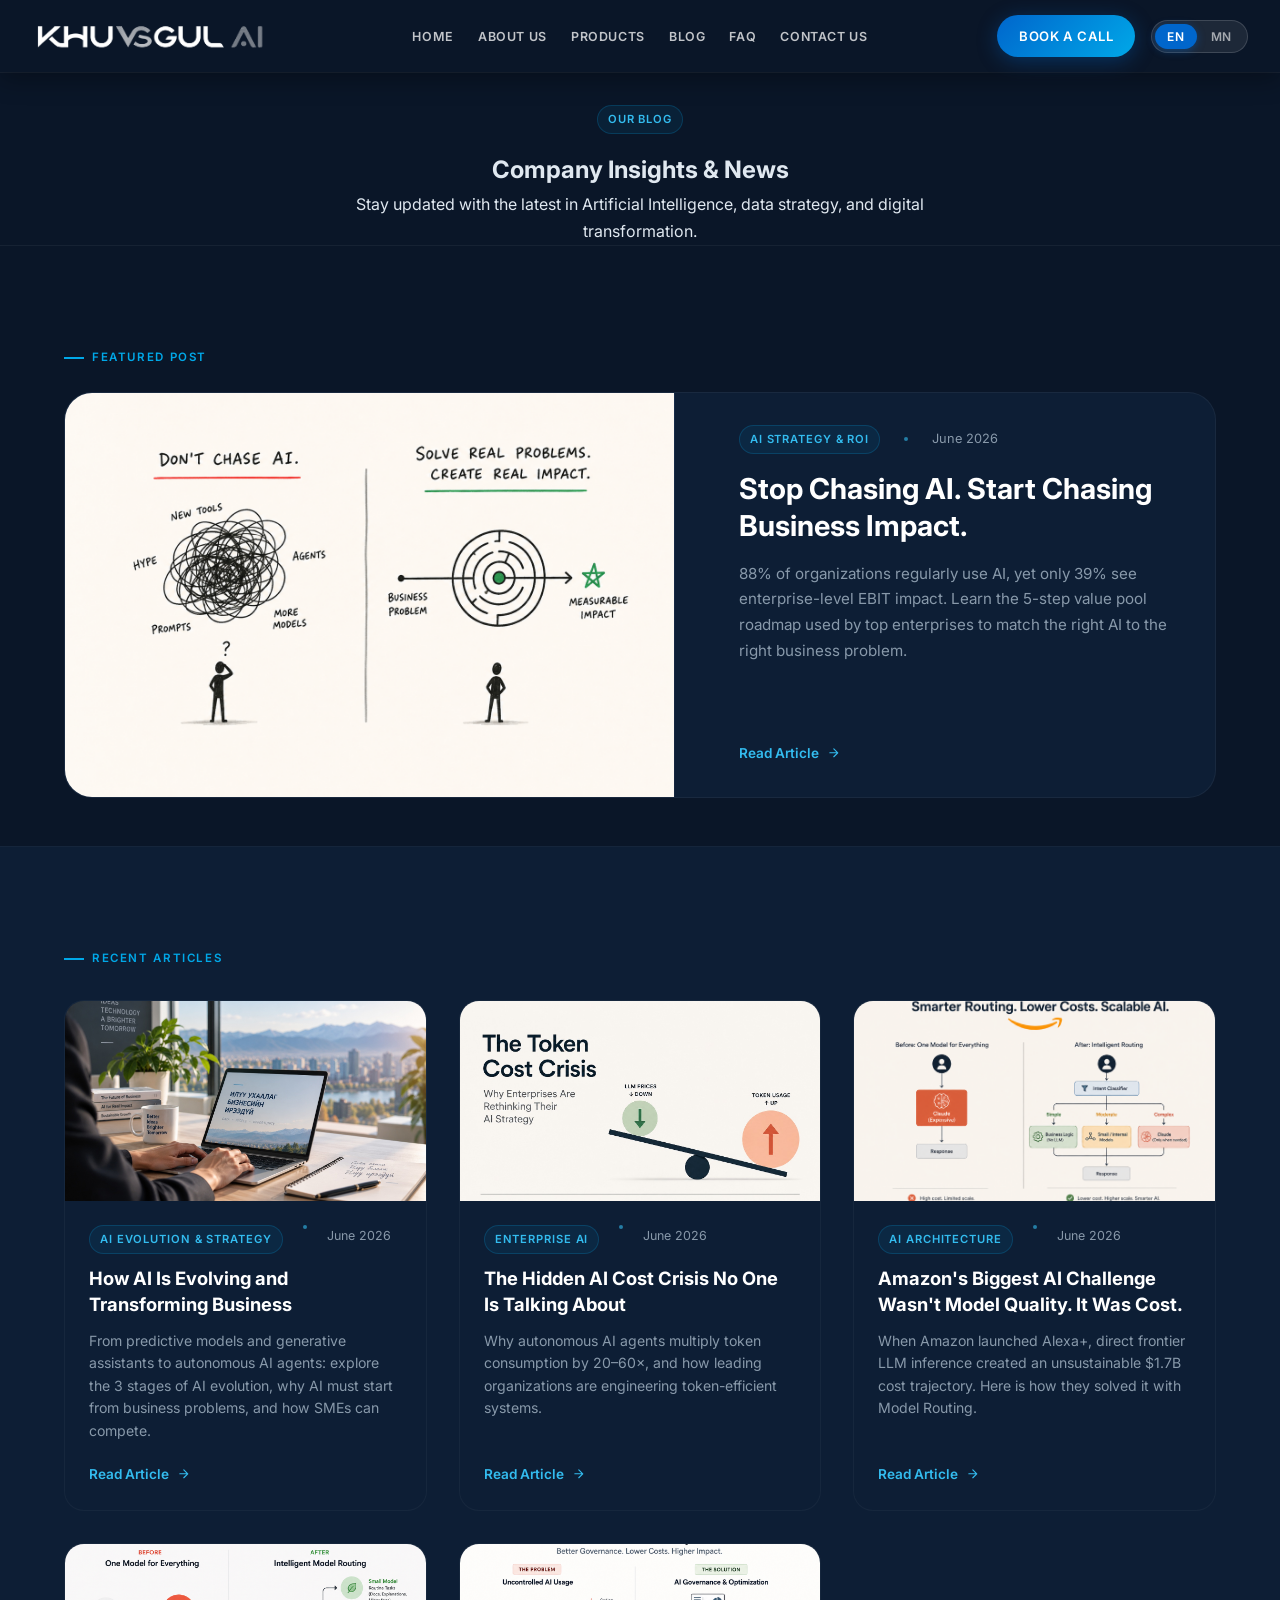
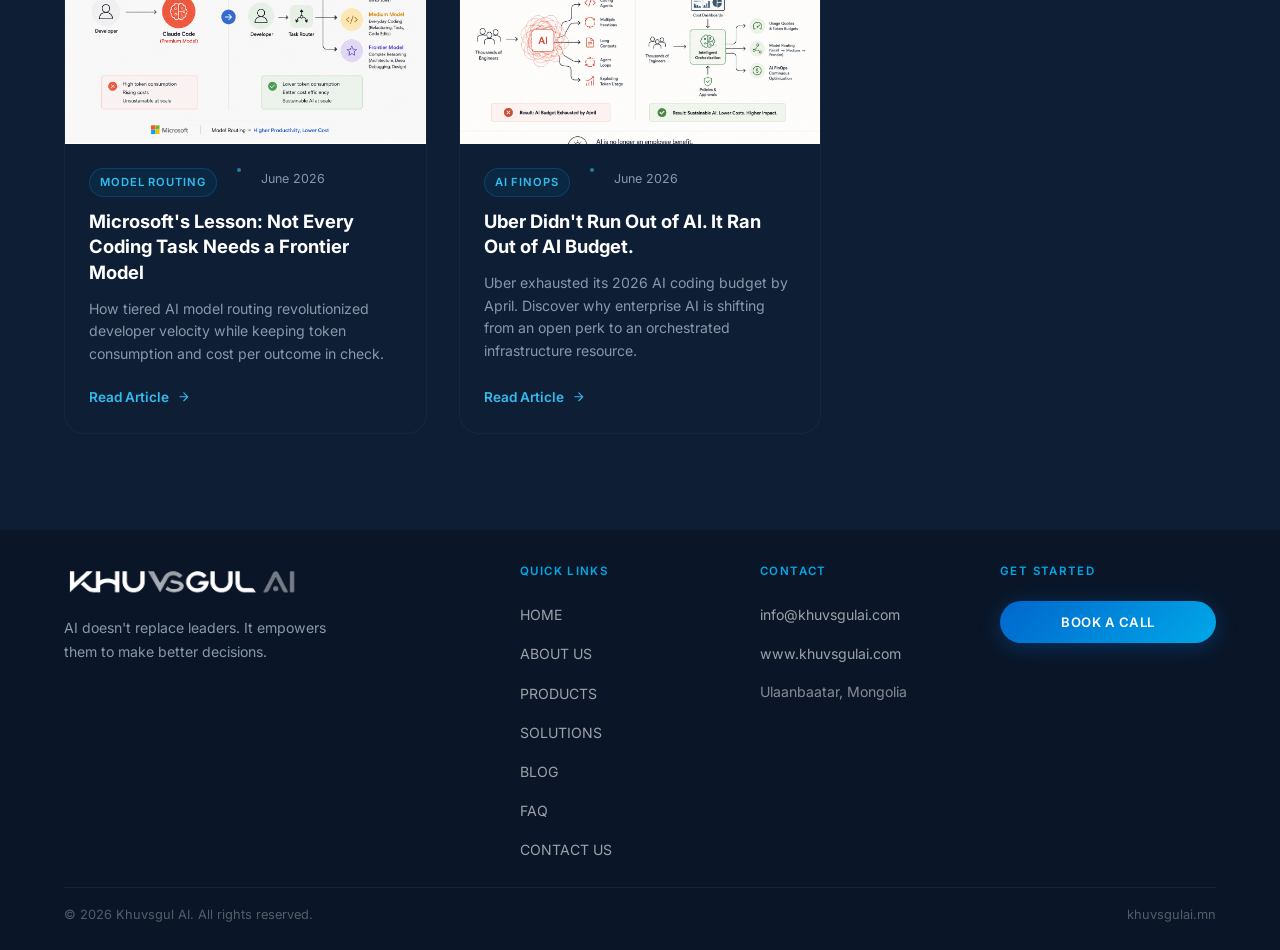
==== commit 9cf10a33: "Add Calendly integration and new blog post: How AI Is Evolving and Transforming Business" ====
--- a/blog/index.html
+++ b/blog/index.html
@@ -5,35 +5,35 @@
   <meta name="viewport" content="width=device-width, initial-scale=1.0" />
   <title>Our Blog — Khuvsgul AI</title>
   <meta name="description" content="Company news, enterprise AI strategies, Model Routing blueprints, and ROI optimization for forward-thinking leadership teams." />
-  <link rel="icon" type="image/png" href="../assets/images/logo.png" />
+  <link rel="icon" type="image/png" href="/assets/images/logo.png" />
   <link rel="preconnect" href="https://fonts.googleapis.com" />
   <link rel="preconnect" href="https://fonts.gstatic.com" crossorigin />
   <link href="https://fonts.googleapis.com/css2?family=Inter:wght@300;400;500;600;700;800;900&display=swap" rel="stylesheet" />
-  <link rel="stylesheet" href="../css/style.css" />
-  <link rel="stylesheet" href="../css/nav.css" />
-  <link rel="stylesheet" href="../css/animations.css" />
-  <link rel="stylesheet" href="../css/pages/blog.css" />
+  <link rel="stylesheet" href="/css/style.css" />
+  <link rel="stylesheet" href="/css/nav.css" />
+  <link rel="stylesheet" href="/css/animations.css" />
+  <link rel="stylesheet" href="/css/pages/blog.css" />
 </head>
 <body class="bg-dark">
 
 <!-- ── Navigation ─────────────────────────────────────────── -->
 <nav class="nav scrolled" role="navigation" aria-label="Main navigation">
   <div class="nav__inner">
-    <a href="../index.html#home" class="nav__logo" aria-label="Khuvsgul AI Home">
-      <img src="../assets/images/logo.png" alt="Khuvsgul AI Logo" class="nav__logo-img" width="140" height="38" />
+    <a href="/#home" class="nav__logo" aria-label="Khuvsgul AI Home">
+      <img src="/assets/images/logo.png" alt="Khuvsgul AI Logo" class="nav__logo-img" width="140" height="38" />
     </a>
     
     <ul class="nav__links" role="list">
-      <li><a href="../index.html#home"      class="nav__link"            data-section="home"      data-i18n="nav.home">HOME</a></li>
-      <li><a href="../index.html#about"     class="nav__link"            data-section="about"     data-i18n="nav.about">ABOUT US</a></li>
-      <li><a href="../index.html#products"  class="nav__link"            data-section="products"  data-i18n="nav.products">PRODUCTS</a></li>
-      <li><a href="index.html"              class="nav__link spy-active" data-section="blog"      data-i18n="nav.blog">BLOG</a></li>
-      <li><a href="../index.html#faq"       class="nav__link"            data-section="faq"       data-i18n="nav.faq">FAQ</a></li>
-      <li><a href="../index.html#contact"   class="nav__link"            data-section="contact"   data-i18n="nav.contact">CONTACT US</a></li>
+      <li><a href="/#home"      class="nav__link"            data-section="home"      data-i18n="nav.home">HOME</a></li>
+      <li><a href="/#about"     class="nav__link"            data-section="about"     data-i18n="nav.about">ABOUT US</a></li>
+      <li><a href="/#products"  class="nav__link"            data-section="products"  data-i18n="nav.products">PRODUCTS</a></li>
+      <li><a href="/blog/"      class="nav__link spy-active" data-section="blog"      data-i18n="nav.blog">BLOG</a></li>
+      <li><a href="/#faq"       class="nav__link"            data-section="faq"       data-i18n="nav.faq">FAQ</a></li>
+      <li><a href="/#contact"   class="nav__link"            data-section="contact"   data-i18n="nav.contact">CONTACT US</a></li>
     </ul>
 
     <div class="nav__controls">
-      <a href="../index.html#contact" class="btn btn--primary btn--sm" data-i18n="cta.book-demo">BOOK A DEMO</a>
+      <a href="https://calendly.com/khuvsgulai-info/30min" target="_blank" rel="noopener noreferrer" class="btn btn--primary btn--sm" data-i18n="cta.book-demo">BOOK A CALL</a>
       <div class="lang-toggle" role="group" aria-label="Language selection">
         <button class="lang-btn active" data-lang="en">EN</button>
         <button class="lang-btn" data-lang="mn">MN</button>
@@ -48,15 +48,15 @@
 <!-- Mobile Drawer -->
 <div class="nav__drawer" id="nav-drawer" role="dialog" aria-label="Mobile navigation" aria-modal="true">
   <nav class="nav__drawer-links" aria-label="Mobile navigation links">
-    <a href="../index.html#home"      class="nav__drawer-link" data-section="home"      data-i18n="nav.home">HOME</a>
-    <a href="../index.html#about"     class="nav__drawer-link" data-section="about"     data-i18n="nav.about">ABOUT US</a>
-    <a href="../index.html#products"  class="nav__drawer-link" data-section="products"  data-i18n="nav.products">PRODUCTS</a>
-    <a href="index.html"              class="nav__drawer-link spy-active" data-section="blog" data-i18n="nav.blog">BLOG</a>
-    <a href="../index.html#faq"       class="nav__drawer-link" data-section="faq"       data-i18n="nav.faq">FAQ</a>
-    <a href="../index.html#contact"   class="nav__drawer-link" data-section="contact"   data-i18n="nav.contact">CONTACT US</a>
+    <a href="/#home"      class="nav__drawer-link" data-section="home"      data-i18n="nav.home">HOME</a>
+    <a href="/#about"     class="nav__drawer-link" data-section="about"     data-i18n="nav.about">ABOUT US</a>
+    <a href="/#products"  class="nav__drawer-link" data-section="products"  data-i18n="nav.products">PRODUCTS</a>
+    <a href="/blog/"      class="nav__drawer-link spy-active" data-section="blog" data-i18n="nav.blog">BLOG</a>
+    <a href="/#faq"       class="nav__drawer-link" data-section="faq"       data-i18n="nav.faq">FAQ</a>
+    <a href="/#contact"   class="nav__drawer-link" data-section="contact"   data-i18n="nav.contact">CONTACT US</a>
   </nav>
   <div class="nav__drawer-footer">
-    <a href="../index.html#contact" class="btn btn--primary btn--sm" data-i18n="cta.book-demo">BOOK A DEMO</a>
+    <a href="https://calendly.com/khuvsgulai-info/30min" target="_blank" rel="noopener noreferrer" class="btn btn--primary btn--sm" data-i18n="cta.book-demo">BOOK A CALL</a>
     <div class="lang-toggle" role="group">
       <button class="lang-btn active" data-lang="en">EN</button>
       <button class="lang-btn" data-lang="mn">MN</button>
@@ -85,21 +85,21 @@
       
       <article class="featured-card reveal">
         <div class="featured-card__image-container">
-          <img src="../assets/images/blog/post-5.png" alt="Stop Chasing AI. Start Chasing Business Impact." />
+          <img src="/assets/images/blog/post-5.png" alt="Stop Chasing AI. Start Chasing Business Impact." />
         </div>
         <div class="featured-card__content">
           <div class="featured-card__meta">
-            <span class="blog-badge" style="margin-bottom:0;">AI STRATEGY & ROI</span>
+            <span class="blog-badge" style="margin-bottom:0;" data-i18n="blog.post5.badge">AI STRATEGY & ROI</span>
             <span class="dot"></span>
-            <span>June 2026</span>
+            <span data-i18n="blog.post5.date">June 2026</span>
           </div>
           <h3 class="featured-card__title">
-            <a href="stop-chasing-ai-start-chasing-business-impact/index.html">Stop Chasing AI. Start Chasing Business Impact.</a>
+            <a href="/blog/stop-chasing-ai-start-chasing-business-impact/" data-i18n="blog.post5.title">Stop Chasing AI. Start Chasing Business Impact.</a>
           </h3>
-          <p class="featured-card__desc">
+          <p class="featured-card__desc" data-i18n="blog.post5.desc">
             88% of organizations regularly use AI, yet only 39% see enterprise-level EBIT impact. Learn the 5-step value pool roadmap used by top enterprises to match the right AI to the right business problem.
           </p>
-          <a href="stop-chasing-ai-start-chasing-business-impact/index.html" class="blog-card__link">
+          <a href="/blog/stop-chasing-ai-start-chasing-business-impact/" class="blog-card__link">
             <span data-i18n="blog.read-more">Read Article</span>
             <svg class="svg-icon" width="16" height="16" viewBox="0 0 24 24" fill="none"><path d="M5 12h14M12 5l7 7-7 7"/></svg>
           </a>
@@ -114,24 +114,48 @@
       <h2 class="section-label reveal" id="recent-heading" style="margin-bottom:var(--space-8);" data-i18n="blog.recent">Recent Articles</h2>
       
       <div class="recent-grid">
+        <!-- Post 6 -->
+        <article class="blog-card reveal delay-1">
+          <div class="blog-card__image">
+            <img src="/assets/images/blog/post-6.jpg" alt="How AI Is Evolving and Transforming Business" />
+          </div>
+          <div class="blog-card__content">
+            <div class="blog-card__meta">
+              <span class="blog-badge" style="margin-bottom:0;" data-i18n="blog.post6.badge">AI EVOLUTION & STRATEGY</span>
+              <span class="dot"></span>
+              <span data-i18n="blog.post6.date">June 2026</span>
+            </div>
+            <h3 class="blog-card__title">
+              <a href="/blog/how-ai-is-evolving-and-transforming-business/" data-i18n="blog.post6.title">How AI Is Evolving and Transforming Business</a>
+            </h3>
+            <p class="blog-card__desc" data-i18n="blog.post6.desc">
+              From predictive models and generative assistants to autonomous AI agents: explore the 3 stages of AI evolution, why AI must start from business problems, and how SMEs can compete.
+            </p>
+            <a href="/blog/how-ai-is-evolving-and-transforming-business/" class="blog-card__link">
+              <span data-i18n="blog.read-more">Read Article</span>
+              <svg class="svg-icon" width="16" height="16" viewBox="0 0 24 24" fill="none"><path d="M5 12h14M12 5l7 7-7 7"/></svg>
+            </a>
+          </div>
+        </article>
+
         <!-- Post 1 -->
-        <article class="blog-card reveal delay-1">
-          <div class="blog-card__image">
-            <img src="../assets/images/blog/post-1.jpg" alt="The Hidden AI Cost Crisis" />
-          </div>
-          <div class="blog-card__content">
-            <div class="blog-card__meta">
-              <span class="blog-badge" style="margin-bottom:0;">ENTERPRISE AI</span>
-              <span class="dot"></span>
-              <span>June 2026</span>
-            </div>
-            <h3 class="blog-card__title">
-              <a href="hidden-ai-cost-crisis/index.html">The Hidden AI Cost Crisis No One Is Talking About</a>
-            </h3>
-            <p class="blog-card__desc">
+        <article class="blog-card reveal delay-2">
+          <div class="blog-card__image">
+            <img src="/assets/images/blog/post-1.jpg" alt="The Hidden AI Cost Crisis" />
+          </div>
+          <div class="blog-card__content">
+            <div class="blog-card__meta">
+              <span class="blog-badge" style="margin-bottom:0;" data-i18n="blog.post1.badge">ENTERPRISE AI</span>
+              <span class="dot"></span>
+              <span data-i18n="blog.post1.date">June 2026</span>
+            </div>
+            <h3 class="blog-card__title">
+              <a href="/blog/hidden-ai-cost-crisis/" data-i18n="blog.post1.title">The Hidden AI Cost Crisis No One Is Talking About</a>
+            </h3>
+            <p class="blog-card__desc" data-i18n="blog.post1.desc">
               Why autonomous AI agents multiply token consumption by 20–60×, and how leading organizations are engineering token-efficient systems.
             </p>
-            <a href="hidden-ai-cost-crisis/index.html" class="blog-card__link">
+            <a href="/blog/hidden-ai-cost-crisis/" class="blog-card__link">
               <span data-i18n="blog.read-more">Read Article</span>
               <svg class="svg-icon" width="16" height="16" viewBox="0 0 24 24" fill="none"><path d="M5 12h14M12 5l7 7-7 7"/></svg>
             </a>
@@ -139,23 +163,23 @@
         </article>
 
         <!-- Post 2 -->
-        <article class="blog-card reveal delay-2">
-          <div class="blog-card__image">
-            <img src="../assets/images/blog/post-2.png" alt="Amazon AI Architecture Cost" />
-          </div>
-          <div class="blog-card__content">
-            <div class="blog-card__meta">
-              <span class="blog-badge" style="margin-bottom:0;">AI ARCHITECTURE</span>
-              <span class="dot"></span>
-              <span>June 2026</span>
-            </div>
-            <h3 class="blog-card__title">
-              <a href="amazons-biggest-ai-challenge-cost/index.html">Amazon's Biggest AI Challenge Wasn't Model Quality. It Was Cost.</a>
-            </h3>
-            <p class="blog-card__desc">
+        <article class="blog-card reveal delay-3">
+          <div class="blog-card__image">
+            <img src="/assets/images/blog/post-2.png" alt="Amazon AI Architecture Cost" />
+          </div>
+          <div class="blog-card__content">
+            <div class="blog-card__meta">
+              <span class="blog-badge" style="margin-bottom:0;" data-i18n="blog.post2.badge">AI ARCHITECTURE</span>
+              <span class="dot"></span>
+              <span data-i18n="blog.post2.date">June 2026</span>
+            </div>
+            <h3 class="blog-card__title">
+              <a href="/blog/amazons-biggest-ai-challenge-cost/" data-i18n="blog.post2.title">Amazon's Biggest AI Challenge Wasn't Model Quality. It Was Cost.</a>
+            </h3>
+            <p class="blog-card__desc" data-i18n="blog.post2.desc">
               When Amazon launched Alexa+, direct frontier LLM inference created an unsustainable $1.7B cost trajectory. Here is how they solved it with Model Routing.
             </p>
-            <a href="amazons-biggest-ai-challenge-cost/index.html" class="blog-card__link">
+            <a href="/blog/amazons-biggest-ai-challenge-cost/" class="blog-card__link">
               <span data-i18n="blog.read-more">Read Article</span>
               <svg class="svg-icon" width="16" height="16" viewBox="0 0 24 24" fill="none"><path d="M5 12h14M12 5l7 7-7 7"/></svg>
             </a>
@@ -163,23 +187,23 @@
         </article>
 
         <!-- Post 3 -->
-        <article class="blog-card reveal delay-3">
-          <div class="blog-card__image">
-            <img src="../assets/images/blog/post-3.png" alt="Microsoft AI Model Routing" />
-          </div>
-          <div class="blog-card__content">
-            <div class="blog-card__meta">
-              <span class="blog-badge" style="margin-bottom:0;">MODEL ROUTING</span>
-              <span class="dot"></span>
-              <span>June 2026</span>
-            </div>
-            <h3 class="blog-card__title">
-              <a href="microsoft-enterprise-ai-model-routing/index.html">Microsoft's Lesson: Not Every Coding Task Needs a Frontier Model</a>
-            </h3>
-            <p class="blog-card__desc">
+        <article class="blog-card reveal delay-4">
+          <div class="blog-card__image">
+            <img src="/assets/images/blog/post-3.png" alt="Microsoft AI Model Routing" />
+          </div>
+          <div class="blog-card__content">
+            <div class="blog-card__meta">
+              <span class="blog-badge" style="margin-bottom:0;" data-i18n="blog.post3.badge">MODEL ROUTING</span>
+              <span class="dot"></span>
+              <span data-i18n="blog.post3.date">June 2026</span>
+            </div>
+            <h3 class="blog-card__title">
+              <a href="/blog/microsoft-enterprise-ai-model-routing/" data-i18n="blog.post3.title">Microsoft's Lesson: Not Every Coding Task Needs a Frontier Model</a>
+            </h3>
+            <p class="blog-card__desc" data-i18n="blog.post3.desc">
               How tiered AI model routing revolutionized developer velocity while keeping token consumption and cost per outcome in check.
             </p>
-            <a href="microsoft-enterprise-ai-model-routing/index.html" class="blog-card__link">
+            <a href="/blog/microsoft-enterprise-ai-model-routing/" class="blog-card__link">
               <span data-i18n="blog.read-more">Read Article</span>
               <svg class="svg-icon" width="16" height="16" viewBox="0 0 24 24" fill="none"><path d="M5 12h14M12 5l7 7-7 7"/></svg>
             </a>
@@ -187,23 +211,23 @@
         </article>
 
         <!-- Post 4 -->
-        <article class="blog-card reveal delay-4">
-          <div class="blog-card__image">
-            <img src="../assets/images/blog/post-4.png" alt="Uber AI Budget FinOps" />
-          </div>
-          <div class="blog-card__content">
-            <div class="blog-card__meta">
-              <span class="blog-badge" style="margin-bottom:0;">AI FINOPS</span>
-              <span class="dot"></span>
-              <span>June 2026</span>
-            </div>
-            <h3 class="blog-card__title">
-              <a href="uber-ai-budget-finops/index.html">Uber Didn't Run Out of AI. It Ran Out of AI Budget.</a>
-            </h3>
-            <p class="blog-card__desc">
+        <article class="blog-card reveal delay-5">
+          <div class="blog-card__image">
+            <img src="/assets/images/blog/post-4.png" alt="Uber AI Budget FinOps" />
+          </div>
+          <div class="blog-card__content">
+            <div class="blog-card__meta">
+              <span class="blog-badge" style="margin-bottom:0;" data-i18n="blog.post4.badge">AI FINOPS</span>
+              <span class="dot"></span>
+              <span data-i18n="blog.post4.date">June 2026</span>
+            </div>
+            <h3 class="blog-card__title">
+              <a href="/blog/uber-ai-budget-finops/" data-i18n="blog.post4.title">Uber Didn't Run Out of AI. It Ran Out of AI Budget.</a>
+            </h3>
+            <p class="blog-card__desc" data-i18n="blog.post4.desc">
               Uber exhausted its 2026 AI coding budget by April. Discover why enterprise AI is shifting from an open perk to an orchestrated infrastructure resource.
             </p>
-            <a href="uber-ai-budget-finops/index.html" class="blog-card__link">
+            <a href="/blog/uber-ai-budget-finops/" class="blog-card__link">
               <span data-i18n="blog.read-more">Read Article</span>
               <svg class="svg-icon" width="16" height="16" viewBox="0 0 24 24" fill="none"><path d="M5 12h14M12 5l7 7-7 7"/></svg>
             </a>
@@ -219,19 +243,19 @@
   <div class="container">
     <div class="footer-grid">
       <div>
-        <a href="../index.html#home"><img src="../assets/images/logo.png" alt="Khuvsgul AI" class="nav__logo-img" width="140" height="38" loading="lazy" /></a>
+        <a href="/#home"><img src="/assets/images/logo.png" alt="Khuvsgul AI" class="nav__logo-img" width="140" height="38" loading="lazy" /></a>
         <p style="font-size:0.88rem;color:var(--text-muted-dark);margin-top:var(--space-4);max-width:280px;line-height:1.7;" data-i18n="footer.tagline">AI doesn't replace leaders. It empowers them to make better decisions.</p>
       </div>
       <div>
         <div style="font-size:0.72rem;font-weight:600;letter-spacing:0.12em;text-transform:uppercase;color:var(--cyan-400);margin-bottom:var(--space-5);" data-i18n="footer.links">Quick Links</div>
         <ul style="display:flex;flex-direction:column;gap:var(--space-3);">
-          <li><a href="../index.html#home"      style="font-size:0.88rem;color:rgba(255,255,255,0.6);transition:color 0.2s;" data-i18n="nav.home">HOME</a></li>
-          <li><a href="../index.html#about"     style="font-size:0.88rem;color:rgba(255,255,255,0.6);transition:color 0.2s;" data-i18n="nav.about">ABOUT US</a></li>
-          <li><a href="../index.html#products"  style="font-size:0.88rem;color:rgba(255,255,255,0.6);transition:color 0.2s;" data-i18n="nav.products">PRODUCTS</a></li>
-          <li><a href="../index.html#solutions" style="font-size:0.88rem;color:rgba(255,255,255,0.6);transition:color 0.2s;" data-i18n="nav.solutions">SOLUTIONS</a></li>
-          <li><a href="index.html"              style="font-size:0.88rem;color:rgba(255,255,255,0.6);transition:color 0.2s;" data-i18n="nav.blog">BLOG</a></li>
-          <li><a href="../index.html#faq"       style="font-size:0.88rem;color:rgba(255,255,255,0.6);transition:color 0.2s;" data-i18n="nav.faq">FAQ</a></li>
-          <li><a href="../index.html#contact"   style="font-size:0.88rem;color:rgba(255,255,255,0.6);transition:color 0.2s;" data-i18n="nav.contact">CONTACT US</a></li>
+          <li><a href="/#home"      style="font-size:0.88rem;color:rgba(255,255,255,0.6);transition:color 0.2s;" data-i18n="nav.home">HOME</a></li>
+          <li><a href="/#about"     style="font-size:0.88rem;color:rgba(255,255,255,0.6);transition:color 0.2s;" data-i18n="nav.about">ABOUT US</a></li>
+          <li><a href="/#products"  style="font-size:0.88rem;color:rgba(255,255,255,0.6);transition:color 0.2s;" data-i18n="nav.products">PRODUCTS</a></li>
+          <li><a href="/#products"  style="font-size:0.88rem;color:rgba(255,255,255,0.6);transition:color 0.2s;" data-i18n="nav.solutions">SOLUTIONS</a></li>
+          <li><a href="/blog/"      style="font-size:0.88rem;color:rgba(255,255,255,0.6);transition:color 0.2s;" data-i18n="nav.blog">BLOG</a></li>
+          <li><a href="/#faq"       style="font-size:0.88rem;color:rgba(255,255,255,0.6);transition:color 0.2s;" data-i18n="nav.faq">FAQ</a></li>
+          <li><a href="/#contact"   style="font-size:0.88rem;color:rgba(255,255,255,0.6);transition:color 0.2s;" data-i18n="nav.contact">CONTACT US</a></li>
         </ul>
       </div>
       <div>
@@ -244,7 +268,7 @@
       </div>
       <div>
         <div style="font-size:0.72rem;font-weight:600;letter-spacing:0.12em;text-transform:uppercase;color:var(--cyan-400);margin-bottom:var(--space-5);">Get Started</div>
-        <a href="../index.html#contact" class="btn btn--primary btn--sm" style="width:100%;justify-content:center;" data-i18n="cta.book-demo">BOOK A CALL</a>
+        <a href="https://calendly.com/khuvsgulai-info/30min" target="_blank" rel="noopener noreferrer" class="btn btn--primary btn--sm" style="width:100%;justify-content:center;" data-i18n="cta.book-demo">BOOK A CALL</a>
       </div>
     </div>
     <div class="footer-bottom">
@@ -256,7 +280,7 @@
   </div>
 </footer>
 
-<script src="../js/lang.js"></script>
-<script src="../js/main.js"></script>
+<script src="/js/lang.js"></script>
+<script src="/js/main.js"></script>
 </body>
 </html>
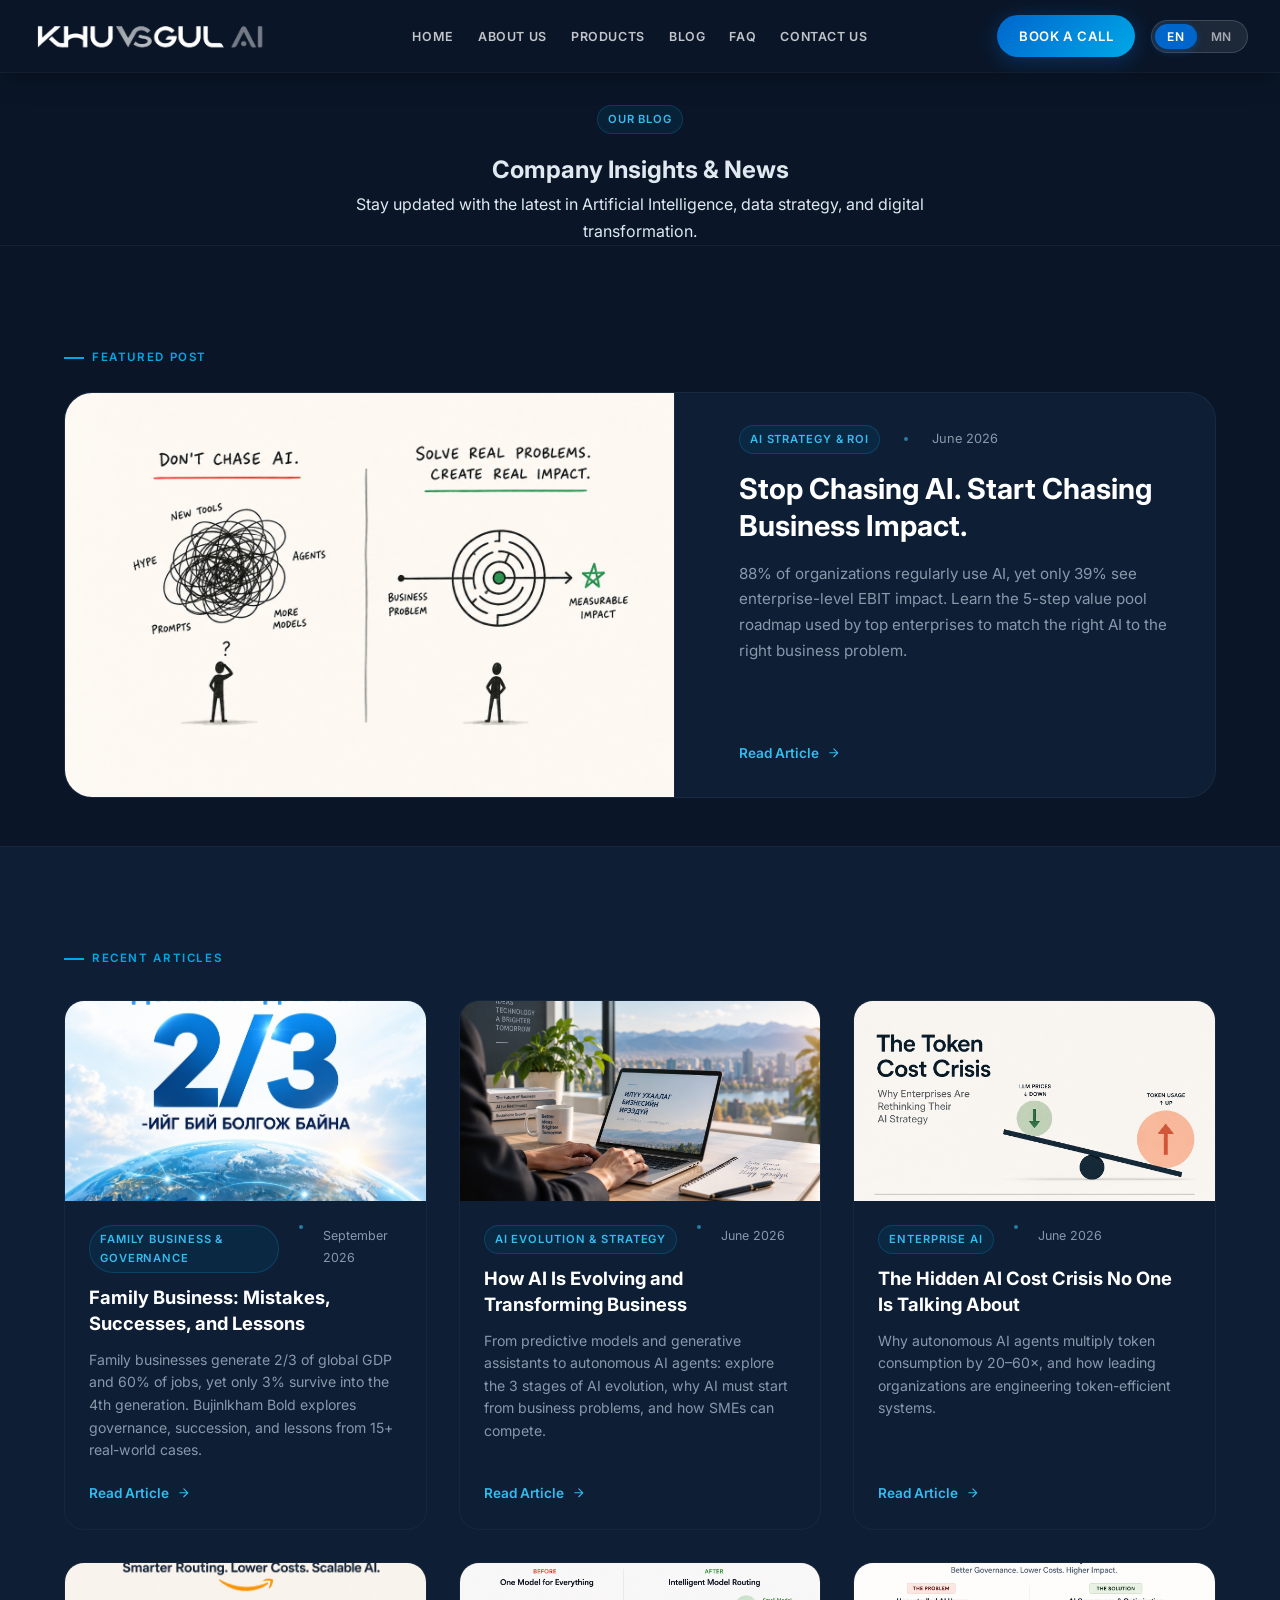
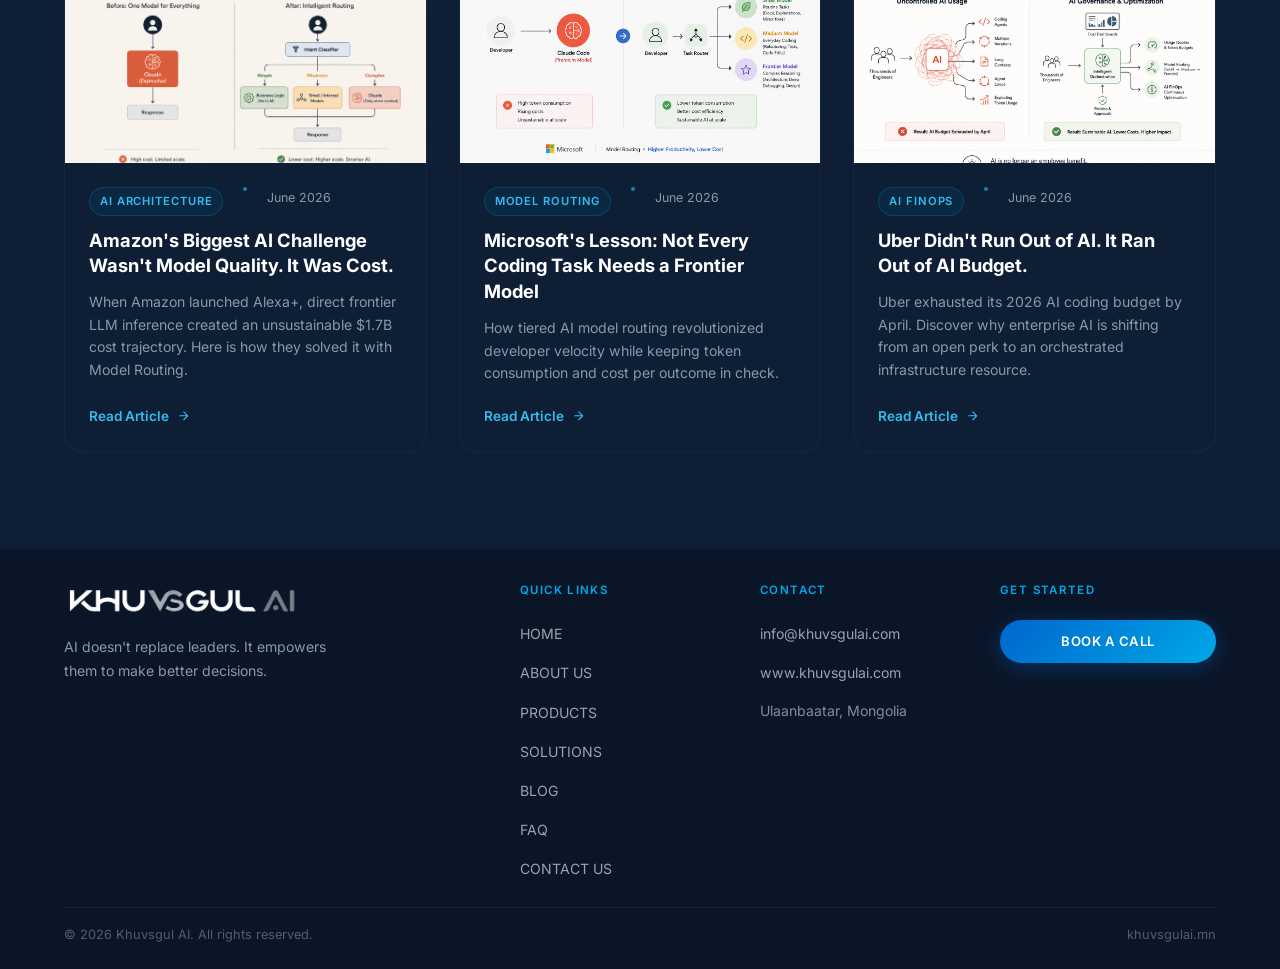
==== commit 929385bf: "Publish new blog post: Family Business Mistakes and Lessons by Bujinlkham Bold" ====
--- a/blog/index.html
+++ b/blog/index.html
@@ -114,6 +114,30 @@
       <h2 class="section-label reveal" id="recent-heading" style="margin-bottom:var(--space-8);" data-i18n="blog.recent">Recent Articles</h2>
       
       <div class="recent-grid">
+        <!-- Post 7 -->
+        <article class="blog-card reveal delay-1">
+          <div class="blog-card__image">
+            <img src="/assets/images/blog/family-business/image1.jpeg" alt="Family Business: Mistakes, Successes, and Lessons" />
+          </div>
+          <div class="blog-card__content">
+            <div class="blog-card__meta">
+              <span class="blog-badge" style="margin-bottom:0;" data-i18n="blog.post7.badge">FAMILY BUSINESS & GOVERNANCE</span>
+              <span class="dot"></span>
+              <span data-i18n="blog.post7.date">September 2026</span>
+            </div>
+            <h3 class="blog-card__title">
+              <a href="/blog/family-business-mistakes-and-lessons/" data-i18n="blog.post7.title">Family Business: Mistakes, Successes, and Lessons</a>
+            </h3>
+            <p class="blog-card__desc" data-i18n="blog.post7.desc">
+              Family businesses generate 2/3 of global GDP and 60% of jobs, yet only 3% survive into the 4th generation. Bujinlkham Bold explores governance, succession, and lessons from 15+ real-world cases.
+            </p>
+            <a href="/blog/family-business-mistakes-and-lessons/" class="blog-card__link">
+              <span data-i18n="blog.read-more">Read Article</span>
+              <svg class="svg-icon" width="16" height="16" viewBox="0 0 24 24" fill="none"><path d="M5 12h14M12 5l7 7-7 7"/></svg>
+            </a>
+          </div>
+        </article>
+
         <!-- Post 6 -->
         <article class="blog-card reveal delay-1">
           <div class="blog-card__image">
